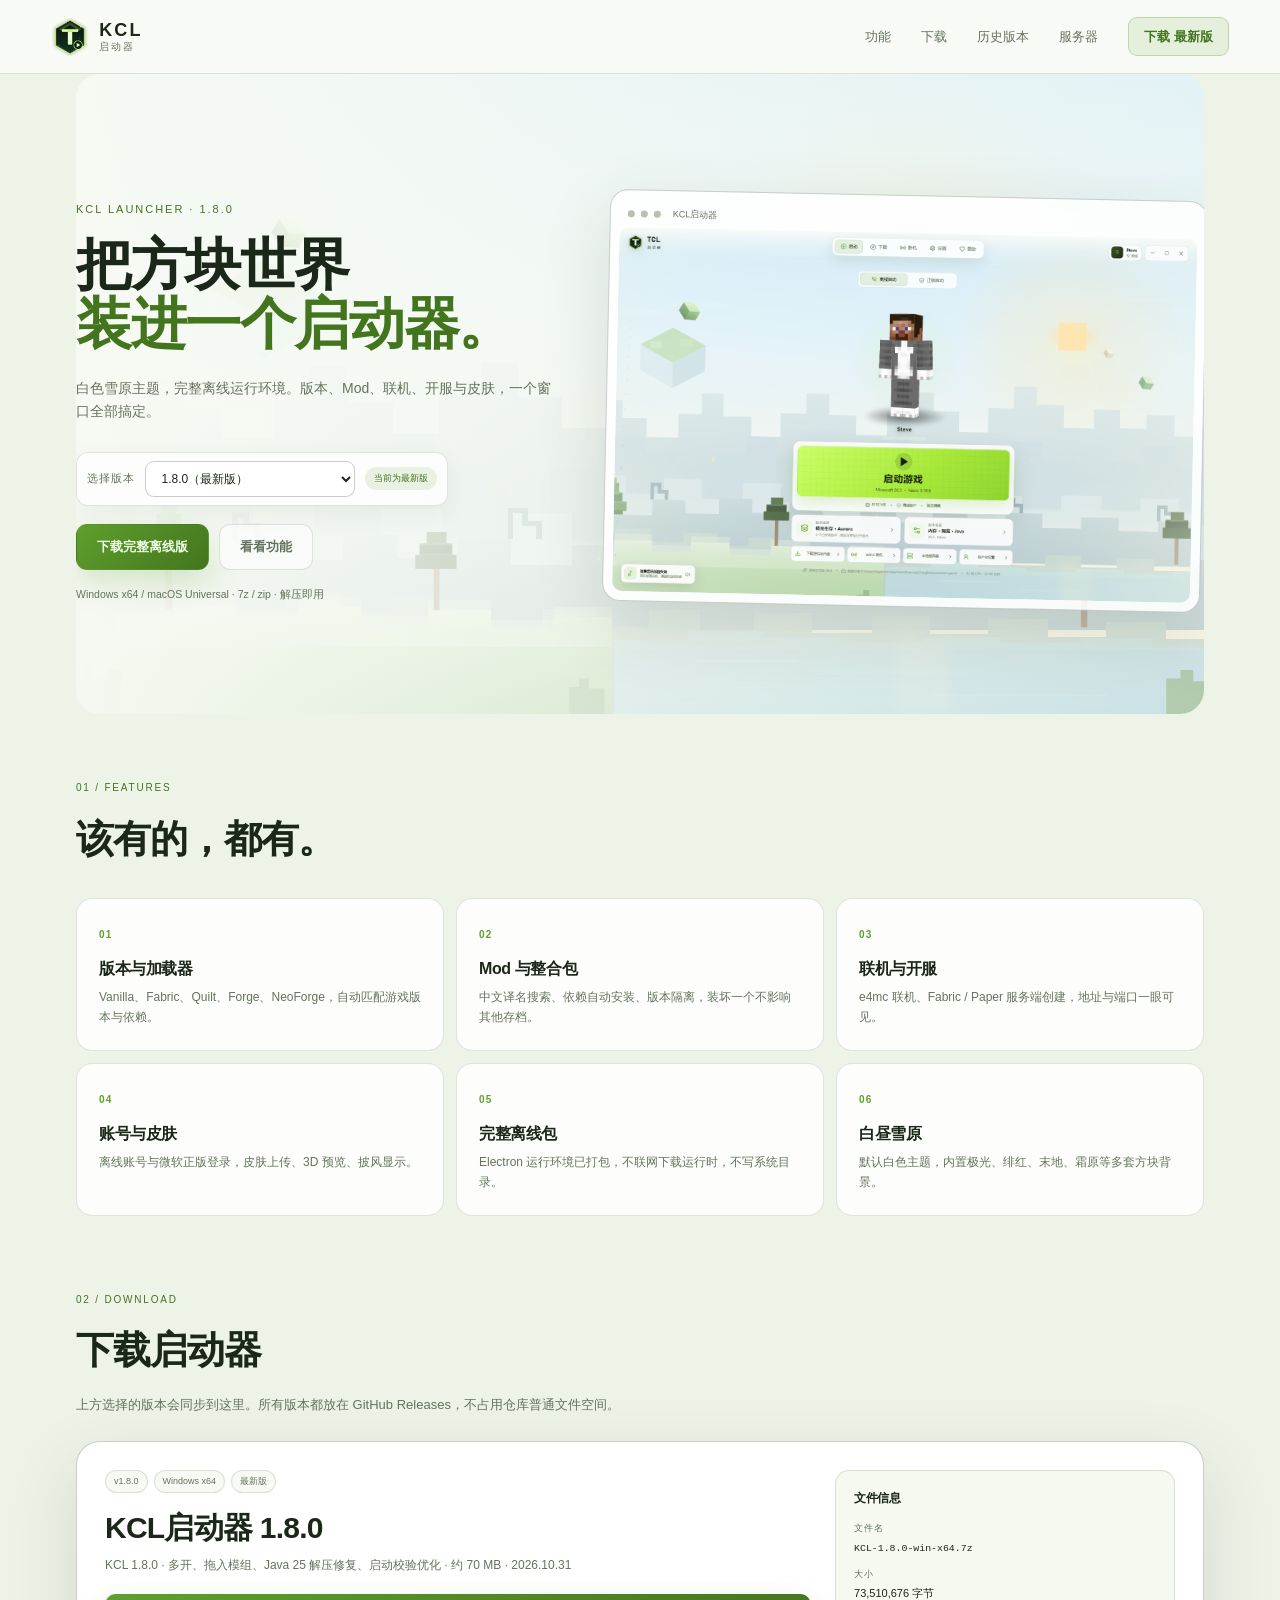
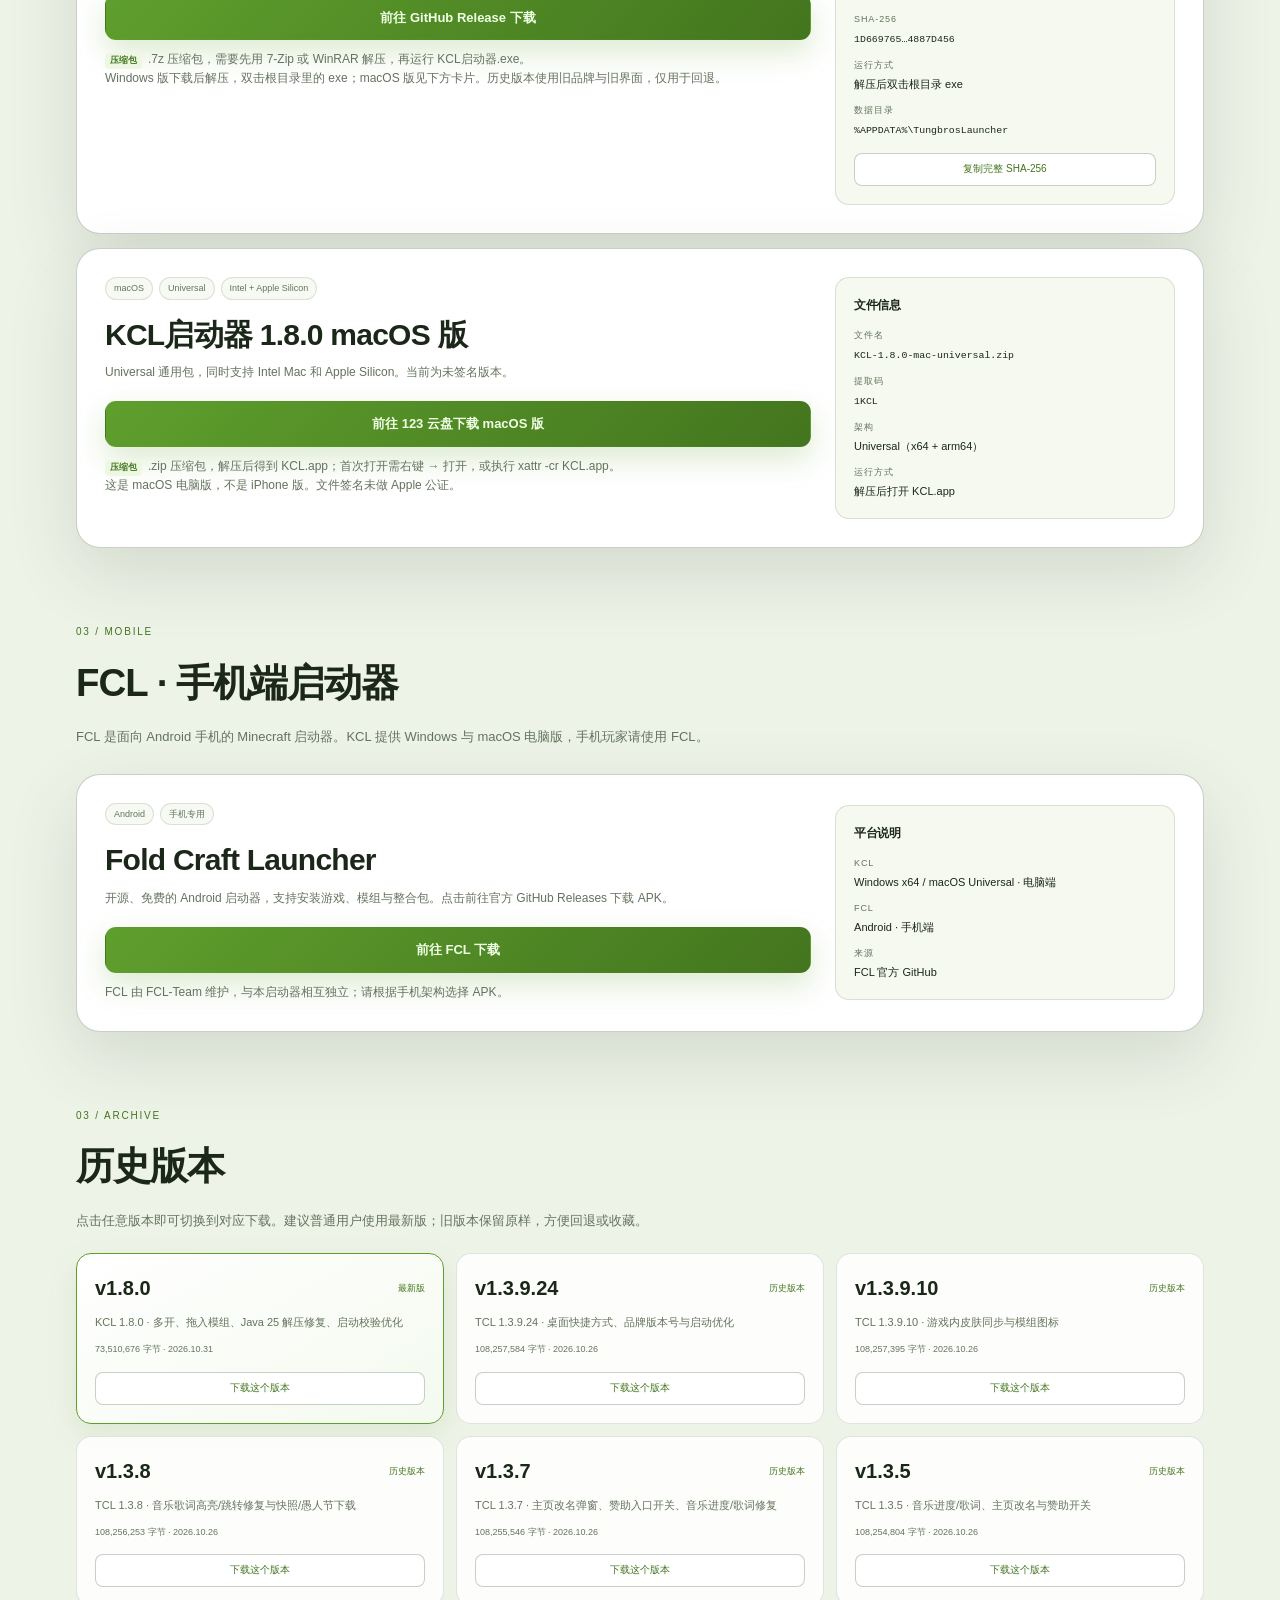
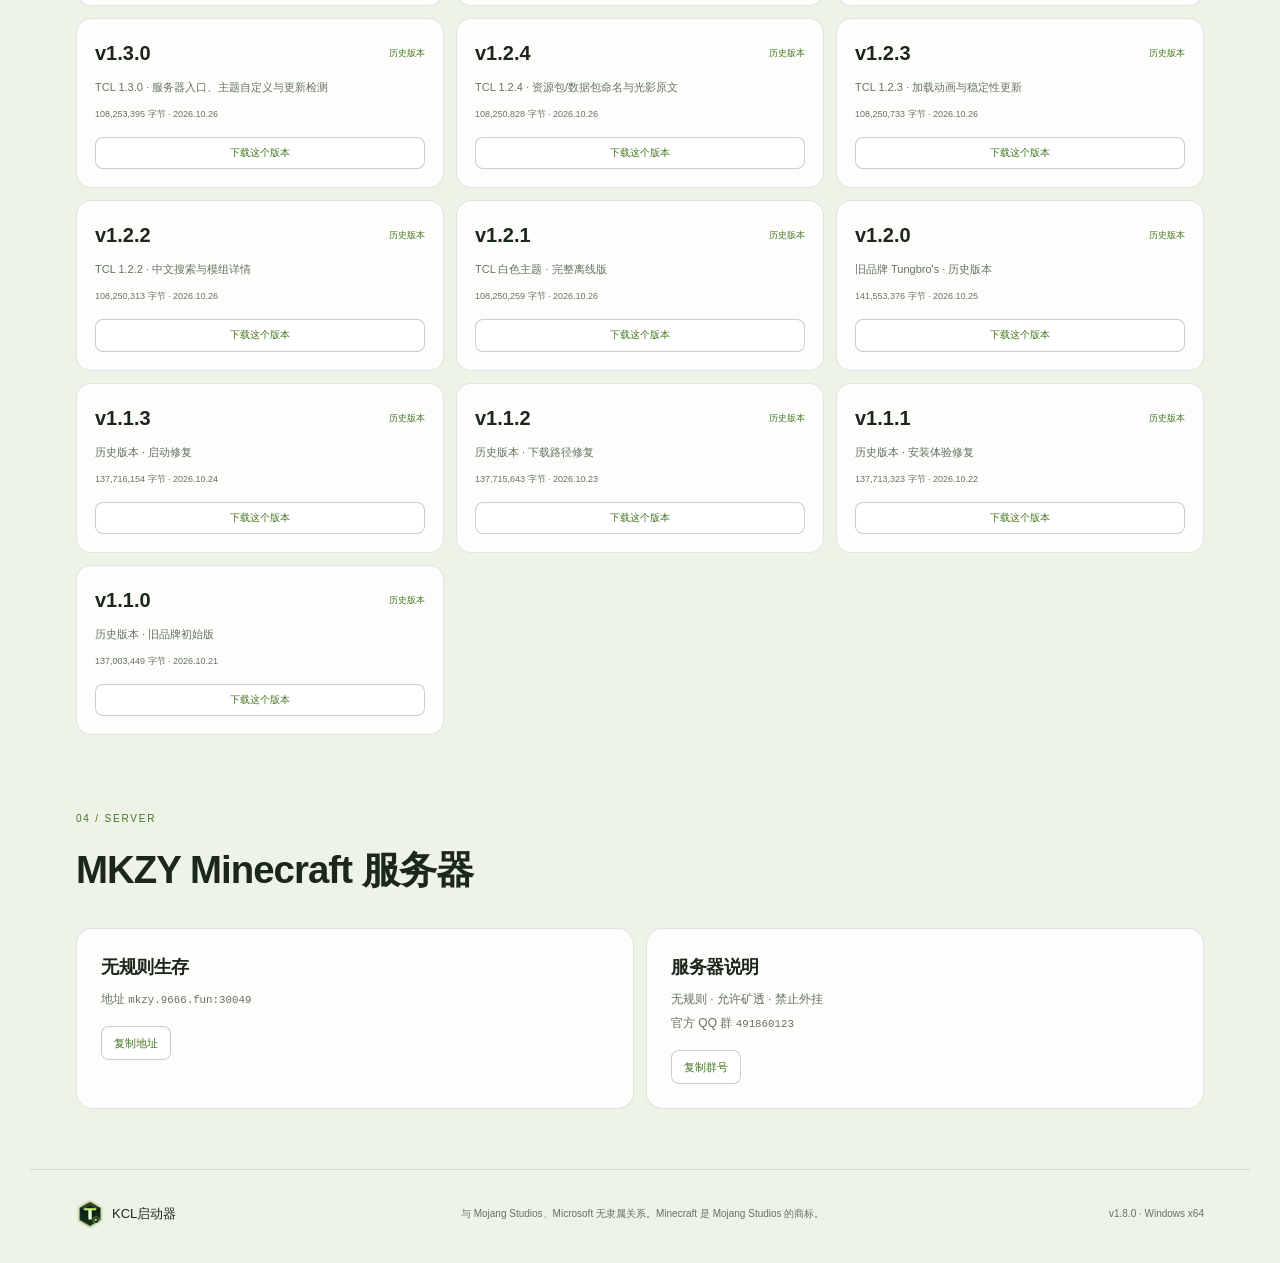
==== index.html @ ed4eaad0 "Recover invalid Azure client id" ====
<!doctype html>
<html lang="zh-CN">
<head>
  <meta charset="utf-8" />
  <meta name="viewport" content="width=device-width, initial-scale=1" />
  <title>KCL启动器 · 下载</title>
  <meta name="description" content="KCL启动器 1.8.0 完整离线版下载：支持 Vanilla、Fabric、Quilt、Forge、NeoForge，整合游戏与 Mod 下载、版本隔离、开服工具与 e4mc 联机。" />
  <meta name="theme-color" content="#eef3e8" />
  <link rel="icon" href="assets/img/favicon.png" />
  <link rel="stylesheet" href="assets/css/site.css" />
<style>
.download-source-modal{position:fixed;inset:0;z-index:2000;display:flex;align-items:center;justify-content:center;padding:20px;background:rgba(10,20,12,.45);backdrop-filter:blur(4px)}
.download-source-modal[hidden]{display:none}
.download-source-box{width:min(520px,100%);background:#fbfdf8;border:1px solid #dbe6d0;border-radius:16px;box-shadow:0 24px 70px rgba(20,45,18,.25);padding:22px;color:#172414}
.download-source-box .source-kicker{font-size:10px;letter-spacing:.12em;color:#5f9f2d;font-weight:700}
.download-source-box h3{margin:5px 0 4px;font-size:22px}
.download-source-box .source-sub{color:#67745f;font-size:12px;line-height:1.6;margin:0 0 15px}
.source-options{display:grid;gap:8px}
.source-option{display:flex;align-items:center;gap:11px;width:100%;padding:12px;border:1px solid #dce7d2;border-radius:10px;background:#fff;color:#172414;text-align:left;text-decoration:none;cursor:pointer}
.source-option:hover{border-color:#8fbe55;background:#f5faef}
.source-option .source-icon{width:36px;height:36px;border-radius:9px;display:grid;place-items:center;background:#edf7df;color:#4b7d2a;font-weight:800;flex:none}
.source-option strong{display:block;font-size:12px}
.source-option small{display:block;color:#6b7862;font-size:10px;margin-top:2px}
.source-option .source-arrow{margin-left:auto;color:#6d7a63}
.source-option.disabled{opacity:.5;pointer-events:none}
.source-note{padding:9px 10px;border-radius:8px;background:#fff8e8;color:#7a5b1b;font-size:10px;line-height:1.6;margin:10px 0 0}
.source-close{display:block;margin:14px 0 0 auto;border:0;background:transparent;color:#67745f;font:inherit;font-size:11px;cursor:pointer}
.source-badge{display:inline-block;margin-left:6px;padding:2px 5px;border-radius:4px;background:#eef7e2;color:#4b7d2a;font-size:9px}
@media(max-width:520px){.download-source-box{padding:17px}.source-option{padding:10px}}
</style>
<style>.archive-hint{margin:8px 0 0;color:#67745f;font-size:11px;line-height:1.55}.archive-hint::before{content:"压缩包";display:inline-block;margin-right:6px;padding:1px 5px;border-radius:4px;background:#eef7e2;color:#4b7d2a;font-size:9px;font-weight:700}</style>
</head>
<body>
  <header class="site-header">
    <a class="brand" href="#top" aria-label="KCL启动器首页">
      <img src="assets/img/logo.png" alt="" width="38" height="38" />
      <span><strong>KCL</strong><small>启动器</small></span>
    </a>
    <nav>
      <a href="#features">功能</a>
      <a href="#download">下载</a>
      <a href="#history">历史版本</a>
      <a href="#server">服务器</a>
      <a class="nav-download" data-download href="#">下载 1.8.0</a>
    </nav>
  </header>

  <main id="top">
    <section class="hero">
      <div class="hero-bg" aria-hidden="true"></div>
      <div class="hero-copy">
        <p class="kicker">KCL LAUNCHER · 1.8.0</p>
        <h1>把方块世界<br /><em>装进一个启动器。</em></h1>
        <p class="lead">白色雪原主题，完整离线运行环境。版本、Mod、联机、开服与皮肤，一个窗口全部搞定。</p>
        <div class="version-toolbar hero-version-toolbar">
          <label for="version-select">选择版本</label>
          <select id="version-select" aria-label="选择启动器版本"></select>
          <span id="version-status" class="version-status">最新版</span>
        </div>
        <div class="hero-actions">
          <a class="button primary" data-download href="#">下载完整离线版</a>
          <a class="button ghost" href="#features">看看功能</a>
        </div>
        <p class="hero-meta">Windows x64 / macOS Universal · 7z / zip · 解压即用</p>
      </div>
      <div class="hero-shot">
        <div class="window-bar"><i></i><i></i><i></i><span>KCL启动器</span></div>
        <img src="assets/img/screenshots/home-white.png" width="1460" height="920" alt="KCL启动器白色雪原主题启动页" />
      </div>
    </section>

    <section class="section" id="features">
      <div class="section-head">
        <span>01 / FEATURES</span>
        <h2>该有的，都有。</h2>
      </div>
      <div class="feature-grid">
        <article><b>01</b><h3>版本与加载器</h3><p>Vanilla、Fabric、Quilt、Forge、NeoForge，自动匹配游戏版本与依赖。</p></article>
        <article><b>02</b><h3>Mod 与整合包</h3><p>中文译名搜索、依赖自动安装、版本隔离，装坏一个不影响其他存档。</p></article>
        <article><b>03</b><h3>联机与开服</h3><p>e4mc 联机、Fabric / Paper 服务端创建，地址与端口一眼可见。</p></article>
        <article><b>04</b><h3>账号与皮肤</h3><p>离线账号与微软正版登录，皮肤上传、3D 预览、披风显示。</p></article>
        <article><b>05</b><h3>完整离线包</h3><p>Electron 运行环境已打包，不联网下载运行时，不写系统目录。</p></article>
        <article><b>06</b><h3>白昼雪原</h3><p>默认白色主题，内置极光、绯红、末地、霜原等多套方块背景。</p></article>
      </div>
    </section>

    <section class="section download" id="download">
      <div class="section-head">
        <span>02 / DOWNLOAD</span>
        <h2>下载启动器</h2>
        <p>上方选择的版本会同步到这里。所有版本都放在 GitHub Releases，不占用仓库普通文件空间。</p>
      </div>
      <div class="download-card">
        <div>
          <div class="badges"><span id="version-badge">v1.8.0</span><span>Windows x64</span><span id="version-kind">最新版</span></div>
          <h3 id="download-title">KCL启动器 1.8.0</h3>
          <p id="download-desc">完整 Electron 运行时 · 约 70 MB · 2026.10.26</p>
          <a id="download-link" class="button primary wide" data-download href="#">前往 GitHub Release 下载</a>
          <p class="archive-hint" id="archive-hint">.7z 压缩包，需要先用 7-Zip 或 WinRAR 解压，再运行 KCL启动器.exe。</p>
          <p class="small">Windows 版下载后解压，双击根目录里的 exe；macOS 版见下方卡片。历史版本使用旧品牌与旧界面，仅用于回退。</p>
        </div>
        <aside>
          <h4>文件信息</h4>
          <dl>
            <div><dt>文件名</dt><dd><code id="file-name">KCL-1.8.0-win-x64.7z</code></dd></div>
            <div><dt>大小</dt><dd id="file-size">73,510,676 字节</dd></div>
            <div><dt>SHA-256</dt><dd><code id="file-sha">CA5F28AB…1334A4C</code></dd></div>
            <div><dt>运行方式</dt><dd>解压后双击根目录 exe</dd></div>
            <div><dt>数据目录</dt><dd><code>%APPDATA%\TungbrosLauncher</code></dd></div>
          </dl>
          <button type="button" class="copy-sha" data-copy-sha>复制完整 SHA-256</button>
        </aside>
      </div>

      <div class="download-card" id="mac-download" style="margin-top:14px;">
        <div>
          <div class="badges"><span>macOS</span><span>Universal</span><span>Intel + Apple Silicon</span></div>
          <h3>KCL启动器 1.8.0 macOS 版</h3>
          <p>Universal 通用包，同时支持 Intel Mac 和 Apple Silicon。当前为未签名版本。</p>
          <a class="button primary wide" href="https://1851967338.share.123pan.cn/123pan/6a0Jvd-plrcA?pwd=1KCL#" target="_blank" rel="noopener">前往 123 云盘下载 macOS 版</a>
          <p class="archive-hint">.zip 压缩包，解压后得到 KCL.app；首次打开需右键 → 打开，或执行 xattr -cr KCL.app。</p>
          <p class="small">这是 macOS 电脑版，不是 iPhone 版。文件签名未做 Apple 公证。</p>
        </div>
        <aside>
          <h4>文件信息</h4>
          <dl>
            <div><dt>文件名</dt><dd><code>KCL-1.8.0-mac-universal.zip</code></dd></div>
            <div><dt>提取码</dt><dd><code>1KCL</code></dd></div>
            <div><dt>架构</dt><dd>Universal（x64 + arm64）</dd></div>
            <div><dt>运行方式</dt><dd>解压后打开 KCL.app</dd></div>
          </dl>
        </aside>
      </div>
    </section>

    <section class="section" id="fcl">
      <div class="section-head">
        <span>03 / MOBILE</span>
        <h2>FCL · 手机端启动器</h2>
        <p>FCL 是面向 Android 手机的 Minecraft 启动器。KCL 提供 Windows 与 macOS 电脑版，手机玩家请使用 FCL。</p>
      </div>
      <div class="download-card" style="align-items:center;">
        <div>
          <div class="badges"><span>Android</span><span>手机专用</span></div>
          <h3>Fold Craft Launcher</h3>
          <p>开源、免费的 Android 启动器，支持安装游戏、模组与整合包。点击前往官方 GitHub Releases 下载 APK。</p>
          <a class="button primary wide" href="https://github.com/FCL-Team/FoldCraftLauncher/releases" target="_blank" rel="noopener">前往 FCL 下载</a>
          <p class="small">FCL 由 FCL-Team 维护，与本启动器相互独立；请根据手机架构选择 APK。</p>
        </div>
        <aside>
          <h4>平台说明</h4>
          <dl>
            <div><dt>KCL</dt><dd>Windows x64 / macOS Universal · 电脑端</dd></div>
            <div><dt>FCL</dt><dd>Android · 手机端</dd></div>
            <div><dt>来源</dt><dd>FCL 官方 GitHub</dd></div>
          </dl>
        </aside>
      </div>
    </section>

    <section class="section" id="history">
      <div class="section-head">
        <span>03 / ARCHIVE</span>
        <h2>历史版本</h2>
        <p>点击任意版本即可切换到对应下载。建议普通用户使用最新版；旧版本保留原样，方便回退或收藏。</p>
      </div>
      <div class="version-history" id="version-history"></div>
    </section>

    <section class="section server" id="server">
      <div class="section-head">
        <span>04 / SERVER</span>
        <h2>MKZY Minecraft 服务器</h2>
      </div>
      <div class="server-grid">
        <div class="server-card">
          <h3>无规则生存</h3>
          <p>地址 <code>mkzy.9666.fun:30049</code></p>
          <button type="button" data-copy="mkzy.9666.fun:30049">复制地址</button>
        </div>
        <div class="server-card">
          <h3>服务器说明</h3>
          <p>无规则 · 允许矿透 · 禁止外挂</p>
          <p>官方 QQ 群 <code>491860123</code></p>
          <button type="button" data-copy="491860123">复制群号</button>
        </div>
      </div>
    </section>
  </main>

  <footer>
    <div class="footer-brand"><img src="assets/img/logo.png" alt="" width="28" height="28" /><span>KCL启动器</span></div>
    <p>与 Mojang Studios、Microsoft 无隶属关系。Minecraft 是 Mojang Studios 的商标。</p>
    <span>v1.8.0 · Windows x64</span>
  </footer>

  <script>
    const REPO = "Tungbro/KCL-Launcher";
    let VERSIONS = [
      { version: "1.8.0", tag: "v1.8.0", file: "KCL-1.8.0-win-x64.7z", size: 73510676, date: "2026.10.31", latest: true, note: "KCL 1.8.0 · 多开、拖入模组、Java 25 解压修复、启动校验优化", sha: "1D669765A3700FBA197EE809012DCFE996945D339D24F13A55ABC49A4887D456" },
      { version: "1.3.9.24", tag: "v1.3.9.24", file: "TCL-1.3.9.24-win-x64.zip", size: 108257584, date: "2026.10.26", latest: false, note: "TCL 1.3.9.24 · 桌面快捷方式、品牌版本号与启动优化", sha: "8E9E547ADF791EC8F41F50B4B473C453DC1ABDFDBAC90FD50523FDEB025FD83B" },
      { version: "1.3.9.10", tag: "v1.3.9.10", file: "TCL-1.3.9.10-win-x64.zip", size: 108257395, date: "2026.10.26", latest: false, note: "TCL 1.3.9.10 · 游戏内皮肤同步与模组图标", sha: "F08D0823E92C183BFA9F74452784E6A6C96515824F98115A5E22B048BE1231D1" },
      { version: "1.3.8", tag: "v1.3.8", file: "TCL-1.3.8-win-x64.zip", size: 108256253, date: "2026.10.26", latest: false, note: "TCL 1.3.8 · 音乐歌词高亮/跳转修复与快照/愚人节下载", sha: "A582EEF7871A327C6F1633AD3385004D2E29953F06975BDBE5E9FAB973F72211" },
      { version: "1.3.7", tag: "v1.3.7", file: "TCL-1.3.7-win-x64.zip", size: 108255546, date: "2026.10.26", latest: false, note: "TCL 1.3.7 · 主页改名弹窗、赞助入口开关、音乐进度/歌词修复", sha: "F4632F144922F3EDEAD6BD05DD6E2A44B519ACB64935D67A25AF0162D6F9375C" },
      { version: "1.3.5", tag: "v1.3.5", file: "TCL-1.3.5-win-x64.zip", size: 108254804, date: "2026.10.26", latest: false, note: "TCL 1.3.5 · 音乐进度/歌词、主页改名与赞助开关", sha: "83D2005DFEB3C8E8FB1BE6C84D3C5CED062D071E765684636833DE13B0A2795C" },
      { version: "1.3.0", tag: "v1.3.0", file: "TCL-1.3.0-win-x64.zip", size: 108253395, date: "2026.10.26", latest: false, note: "TCL 1.3.0 · 服务器入口、主题自定义与更新检测", sha: "3FA2880C264AB12AB97ED71C3C461F106A0F6445ED0B74A353D95B7F9666BD38" },
      { version: "1.2.4", tag: "v1.2.4", file: "TCL-1.2.4-win-x64.zip", size: 108250828, date: "2026.10.26", latest: false, note: "TCL 1.2.4 · 资源包/数据包命名与光影原文", sha: "D099A357ACBE162448D8272E9F86947D5E0D6D61F6C408517FC0136E8BA6E3A3" },
      { version: "1.2.3", tag: "v1.2.3", file: "TCL-1.2.3-win-x64.zip", size: 108250733, date: "2026.10.26", latest: false, note: "TCL 1.2.3 · 加载动画与稳定性更新", sha: "D8CB6D8C5DE93EE7830E4E02B20F574D7562121705A60E79478609D378C9FF85" },
      { version: "1.2.2", tag: "v1.2.2", file: "TCL-1.2.2-win-x64.zip", size: 108250313, date: "2026.10.26", latest: false, note: "TCL 1.2.2 · 中文搜索与模组详情", sha: "4A9A1BD265B360C8BF2514DABC19EE8FFACDDB5AB85546D5919F73A40334C26D" },
      { version: "1.2.1", tag: "v1.2.1", file: "TCL-1.2.1-win-x64.zip", size: 108250259, date: "2026.10.26", latest: false, note: "TCL 白色主题 · 完整离线版", sha: "862EB0DB40CD3EE4B9CED3BB27F89EDD4451E34B6835216AC5A2DCB7DA4CA936" },
      { version: "1.2.0", tag: "v1.2.0", file: "Tungbros-1.2.0-win-x64.zip", size: 141553376, date: "2026.10.25", note: "旧品牌 Tungbro's · 历史版本", sha: "18FC35436312AD26AF2CA5AE32868875B111E1390B1431E723CE9A1B3F044AA8" },
      { version: "1.1.3", tag: "v1.1.3", file: "Tungbros-1.1.3-win-x64.zip", size: 137716154, date: "2026.10.24", note: "历史版本 · 启动修复", sha: "7AB464D3345C353D9A373F8160B79810E489B46DB01EC4435918E30FA0A2D70D" },
      { version: "1.1.2", tag: "v1.1.2", file: "Tungbros-1.1.2-win-x64.zip", size: 137715643, date: "2026.10.23", note: "历史版本 · 下载路径修复", sha: "0A36D18D22338CCACDC50DB9E176E5AB60944C0D12635C40391A588B8C969EE2" },
      { version: "1.1.1", tag: "v1.1.1", file: "Tungbros-1.1.1-win-x64.zip", size: 137713323, date: "2026.10.22", note: "历史版本 · 安装体验修复", sha: "76111A4D1AAC413F4A29DFC3F20CB2482F831B01737E65EE1E5F5DDBC4E48F68" },
      { version: "1.1.0", tag: "v1.1.0", file: "Tungbros-1.1.0-win-x64.zip", size: 137003449, date: "2026.10.21", note: "历史版本 · 旧品牌初始版", sha: "88EE25A511FCE4105636DEA11AB5114B4520CEBB820ABB3DFC984279AB3F9A17" }
    ];
    const KNOWN_SHA = Object.fromEntries(VERSIONS.map((v) => [v.version, v.sha]));
    const KNOWN_DATE = Object.fromEntries(VERSIONS.map((v) => [v.version, v.date]));
    const versionParts = (version) => String(version).replace(/^v/i, "").split(".").map((part) => Number(part) || 0);
    const compareVersion = (a, b) => {
      const aa = versionParts(a);
      const bb = versionParts(b);
      const length = Math.max(aa.length, bb.length);
      for (let i = 0; i < length; i += 1) {
        const delta = (aa[i] || 0) - (bb[i] || 0);
        if (delta !== 0) return delta;
      }
      return 0;
    };

    const select = document.getElementById("version-select");
    const history = document.getElementById("version-history");
    const fmt = (n) => n.toLocaleString("en-US");
    const shortSha = (sha) => sha.slice(0, 8) + "…" + sha.slice(-8);
    const assetUrl = (v) => v.url || `https://github.com/Tungbro/KCL-Launcher/releases/download/${v.tag}/${v.file}`;

    function renderVersions() {
      select.innerHTML = "";
      history.innerHTML = "";
      VERSIONS.forEach((v, index) => {
        const option = document.createElement("option");
        option.value = String(index);
        option.textContent = `${v.version}${v.latest ? "（最新版）" : "（历史版本）"}`;
        select.appendChild(option);

        const card = document.createElement("article");
        card.className = "version-card" + (v.latest ? " current" : "");
        card.innerHTML = `
          <div class="version-card-top"><strong>v${v.version}</strong>${v.latest ? "<span>最新版</span>" : "<span>历史版本</span>"}</div>
          <p>${v.note}</p>
          <small>${fmt(v.size)} 字节 · ${v.date}</small>
          <button type="button" data-version="${index}">下载这个版本</button>`;
        history.appendChild(card);
      });
      selectVersion(0);
    }

    function selectVersion(index) {
      const v = VERSIONS[index];
      if (!v) return;
      select.value = String(index);
      const url = assetUrl(v);
      document.querySelectorAll("[data-download]").forEach((a) => { a.href = url; });
      document.getElementById("download-link").download = v.file;
      document.getElementById("download-title").textContent = `KCL启动器 ${v.version}`;
      document.getElementById("download-desc").textContent = `${v.note} · 约 ${Math.round(v.size / 1048576)} MB · ${v.date}`;
      const hint = document.getElementById("archive-hint");
      if (hint) hint.textContent = v.file.toLowerCase().endsWith(".7z") ? ".7z 压缩包，需要先用 7-Zip 或 WinRAR 解压，再运行 KCL启动器.exe。" : "ZIP 压缩包，需要先解压，再运行 KCL启动器.exe。";
      document.getElementById("version-badge").textContent = `v${v.version}`;
      document.getElementById("version-kind").textContent = v.latest ? "最新版" : "历史版本";
      document.getElementById("version-status").textContent = v.latest ? "当前为最新版" : "当前为历史版本";
      document.getElementById("file-name").textContent = v.file;
      document.getElementById("file-size").textContent = `${fmt(v.size)} 字节`;
      document.getElementById("file-sha").textContent = v.sha ? shortSha(v.sha) : "未提供（见 Release）";
      document.getElementById("file-sha").title = v.sha || "";
      document.querySelectorAll(".version-card").forEach((card, i) => card.classList.toggle("selected", i === index));
      document.querySelectorAll("[data-version]").forEach((button) => button.closest(".version-card").classList.toggle("selected", Number(button.dataset.version) === index));
      document.querySelector(".nav-download").textContent = `下载 ${v.latest ? "最新版" : "v" + v.version}`;
    }

    async function loadLatestReleases() {
      try {
        const response = await fetch(`https://api.github.com/repos/${REPO}/releases?per_page=100`, { cache: "no-store", headers: { Accept: "application/vnd.github+json" } });
        if (!response.ok) throw new Error(`HTTP ${response.status}`);
        const releases = await response.json();
        const remote = releases
          .filter((release) => !release.draft)
          .map((release) => {
            const candidates = (release.assets || []).filter((asset) => /\.(zip|7z)$/i.test(asset.name) && !/\.sha256$/i.test(asset.name) && !/source/i.test(asset.name));
            const zipAsset = candidates.find((asset) => /\.zip$/i.test(asset.name));
            const sevenAsset = candidates.find((asset) => /\.7z$/i.test(asset.name));
            const primary = zipAsset || sevenAsset;
            if (!primary) return null;
            const version = String(release.tag_name || primary.name).replace(/^v/i, "").split("-win-")[0];
            return {
              version,
              tag: release.tag_name,
              file: primary.name,
              size: primary.size,
              date: KNOWN_DATE[version] || (release.published_at || "").slice(0, 10).replace(/-/g, "."),
              latest: false,
              note: release.name || "GitHub Release",
              sha: KNOWN_SHA[version] || "",
              url: primary.browser_download_url,
              zipUrl: zipAsset ? zipAsset.browser_download_url : "",
              sevenUrl: sevenAsset ? sevenAsset.browser_download_url : ""
            };
          })
          .filter(Boolean)
          .sort((a, b) => compareVersion(b.version, a.version));
	        const cloudMap = typeof CLOUD123 !== "undefined" ? CLOUD123 : {};
	        const cloudOnly = VERSIONS
	          .filter((v) => cloudMap[v.version] && !remote.some((r) => r.version === v.version))
	          .map((v) => ({ ...v, file: cloudMap[v.version].file, github: false, url: "", note: `${v.note} · 123 云盘` }));
	        const unique = [];
        const seen = new Set();
        for (const item of [...remote, ...cloudOnly].sort((a, b) => compareVersion(b.version, a.version))) {
          if (!seen.has(item.version)) {
            seen.add(item.version);
            unique.push({ ...item, latest: false });
          }
        }
        if (!unique.length) throw new Error("没有可下载的 Release 资产");
        unique[0].latest = true;
        VERSIONS = unique;
	        renderVersions();
        document.getElementById("version-status").textContent = "已同步 GitHub Releases";
      } catch (error) {
        console.warn("Release 同步失败，使用内置版本列表：", error);
        renderVersions();
      }
    }

    select.addEventListener("change", (event) => selectVersion(Number(event.target.value)));
    document.getElementById("version-history").addEventListener("click", (event) => {
      const button = event.target.closest("[data-version]");
      if (!button) return;
      selectVersion(Number(button.dataset.version));
      document.getElementById("download").scrollIntoView({ behavior: "smooth" });
    });
    document.querySelectorAll("[data-copy-sha]").forEach((button) => {
      button.addEventListener("click", async () => {
        const sha = VERSIONS[Number(select.value)].sha;
        if (!sha) { button.textContent = "该版本未提供 SHA"; return; }
        try { await navigator.clipboard.writeText(sha); button.textContent = "已复制"; }
        catch { button.textContent = "复制失败"; }
      });
    });
    document.querySelectorAll("[data-copy]").forEach((button) => {
      button.addEventListener("click", async () => {
        try { await navigator.clipboard.writeText(button.dataset.copy); button.textContent = "已复制"; }
        catch { button.textContent = button.dataset.copy; }
      });
    });
    renderVersions();
    setTimeout(loadLatestReleases, 0);
  </script>

<div class="download-source-modal" id="download-source-modal" hidden>
  <div class="download-source-box" role="dialog" aria-modal="true" aria-labelledby="source-title">
    <span class="source-kicker">CHOOSE DOWNLOAD SOURCE</span>
    <h3 id="source-title">选择下载方式</h3>
    <p class="source-sub" id="source-version"></p>
    <div class="source-options">
      <a class="source-option" id="source-github" href="#" target="_blank" rel="noopener">
        <span class="source-icon">GH</span>
        <span><strong>GitHub Release</strong><small id="source-github-note">官方原始文件</small></span>
        <span class="source-arrow">→</span>
      </a>
      <a class="source-option" id="source-github-second" href="#" target="_blank" rel="noopener" hidden>
        <span class="source-icon">GH</span>
        <span><strong id="source-github-second-title">GitHub 备用压缩包</strong><small id="source-github-second-note">另一种压缩格式</small></span>
        <span class="source-arrow">→</span>
      </a>
      <a class="source-option" id="source-123" href="#" target="_blank" rel="noopener">
        <span class="source-icon">123</span>
        <span><strong>123 云盘</strong><small id="source-123-note">国内加速下载</small></span>
        <span class="source-arrow">→</span>
      </a>
      <a class="source-option" id="source-lanzou" href="#" target="_blank" rel="noopener">
        <span class="source-icon">蓝</span>
        <span><strong>蓝奏云</strong><small id="source-lanzou-note">Windows 1.8.0 备用下载</small></span>
        <span class="source-arrow">→</span>
      </a>
    </div>
    <p class="source-note" id="source-123-code" hidden></p>
    <p class="source-note" id="source-lanzou-code" hidden></p>
    <p class="source-note" id="source-unsupported" hidden>当前版本暂无云盘文件。123 云盘支持 KCL 1.8.0 等版本；蓝奏云目前提供 Windows 1.8.0。</p>
    <button class="source-close" type="button" id="source-close">取消</button>
  </div>
</div>


<script>
const LANZOU = {
  "1.8.0": {
    url: "https://wwbji.lanzoue.com/ighxH4f11ota",
    code: "g4b2",
    file: "KCL-1.8.0-win-x64.7z"
  }
};

const CLOUD123 = {
  "1.8.0": {
    url: "https://1851967338.share.123pan.cn/123pan/6a0Jvd-AMseA?pwd=1KCL#",
    code: "1KCL",
    file: "KCL-1.8.0-win-x64.7z",
    attribution: "来自123云盘用户的分享"
  },
  "1.7.54": {
    url: "https://1851967338.share.123pan.cn/123pan/6a0Jvd-jSrcA?pwd=1KCL#",
    code: "1KCL",
    file: "KCL-1.7.54-win-x64.7z",
    attribution: "来自123云盘用户的分享"
  },
  "1.7.52": {
    url: "https://1851967338.share.123pan.cn/123pan/6a0Jvd-qE8eA?pwd=1KCL#",
    code: "1KCL",
    file: "KCL-1.7.52-win-x64.7z",
    attribution: "来自123云盘用户的分享"
  },
  "1.7.0": {
    url: "https://1851967338.share.123pan.cn/123pan/6a0Jvd-PQgcA?pwd=1KCL#",
    code: "1KCL",
    file: "KCL-1.7.0-win-x64.7z",
    attribution: "来自123云盘用户的分享"
  },
  "1.6.8": {
    url: "https://1851967338.share.123pan.cn/123pan/6a0Jvd-YEveA?pwd=1KCL#",
    code: "1KCL",
    file: "KCL-1.6.8-win-x64.7z",
    attribution: "来自123云盘用户的分享"
  },
  "1.6.6": {
    url: "https://1851967338.share.123pan.cn/123pan/6a0Jvd-wQgcA?pwd=1KCL#",
    code: "1KCL",
    file: "KCL-1.6.6-win-x64.7z",
    attribution: "来自123云盘用户的分享"
  },
  "1.6.5": {
    url: "https://1851967338.share.123pan.cn/123pan/6a0Jvd-lSrcA?pwd=1KCL#",
    code: "1KCL",
    file: "KCL-1.6.5-win-x64.zip",
    attribution: "来自123云盘用户的分享"
  },
  "1.6.2": {
    url: "https://1851967338.share.123pan.cn/123pan/6a0Jvd-lE8eA?pwd=1KCL#",
    code: "1KCL",
    file: "KCL-1.6.2-win-x64.zip",
    attribution: "来自123云盘用户的分享"
  },
  "1.5.8": {
    url: "https://1851967338.share.123pan.cn/123pan/6a0Jvd-tCgeA?pwd=1KCL#",
    code: "1KCL",
    file: "KCL-1.5.8-win-x64.zip",
    owner: "13945609525"
  },
  "1.5.5": {
    url: "https://1851967338.share.123pan.cn/123pan/6a0Jvd-0E8eA?pwd=1FCL#",
    code: "1FCL",
    file: "KCL-1.5.5-win-x64.zip",
    owner: "13945609525"
  },
  "1.5.2.54": {
    url: "https://1851967338.share.123pan.cn/123pan/6a0Jvd-wILcA?pwd=1KCL#",
    code: "1KCL",
    file: "KCL-1.5.2.54-win-x64.zip"
  }
};
function openDownloadSource(index) {
  const v = VERSIONS[index];
  if (!v) return;
  const modal = document.getElementById("download-source-modal");
  const github = document.getElementById("source-github");
  const cloud = document.getElementById("source-123");
  const note = document.getElementById("source-123-note");
  const code = document.getElementById("source-123-code");
  const unsupported = document.getElementById("source-unsupported");
  document.getElementById("source-title").textContent = `下载 KCL ${v.version}`;
  document.getElementById("source-version").textContent = `${v.file} · ${(v.size / 1048576).toFixed(1)} MB · ${v.date}`;
  const second = document.getElementById("source-github-second");
  const hasGithub = v.github !== false;
  const zipUrl = v.zipUrl || (v.file.toLowerCase().endsWith(".zip") ? assetUrl(v) : "");
  const sevenUrl = v.sevenUrl || (v.file.toLowerCase().endsWith(".7z") ? assetUrl(v) : "");
  const primaryUrl = zipUrl || sevenUrl;
  github.classList.toggle("disabled", !hasGithub || !primaryUrl);
  github.href = hasGithub && primaryUrl ? primaryUrl : "#";
  github.download = zipUrl ? (v.zipFile || v.file) : v.file;
  document.getElementById("source-github-note").textContent = v.github === false ? "该版本暂无 GitHub 文件，请使用 123 云盘" : (zipUrl ? "GitHub 原始 ZIP 包" : "GitHub 原始 7z 压缩包");
  if (hasGithub && zipUrl && sevenUrl) {
    second.hidden = false;
    second.classList.remove("disabled");
    second.href = sevenUrl;
    second.download = v.sevenFile || "KCL-1.6.2-win-x64.7z";
    document.getElementById("source-github-second-title").textContent = "GitHub 7z 压缩包";
    document.getElementById("source-github-second-note").textContent = "另一种压缩格式，体积更小";
  } else if (hasGithub && !zipUrl && sevenUrl) {
    second.hidden = true;
  } else {
    second.hidden = true;
  }
  const c = CLOUD123[v.version];
  if (c) {
    cloud.classList.remove("disabled");
    cloud.href = c.url;
    note.textContent = `${c.attribution ? `${c.attribution} · ` : c.owner ? `来自123云盘用户${c.owner}的分享 · ` : ""}${c.file} · 提取码 ${c.code}`;
    code.hidden = false;
    code.textContent = `提取码：${c.code}（打开后会自动带入链接参数）`;
    unsupported.hidden = true;
  } else {
    cloud.classList.add("disabled");
    cloud.href = "#";
    note.textContent = "该版本暂无 123 云盘文件";
    code.hidden = true;
    unsupported.hidden = false;
  }
  const lz = LANZOU[v.version];
  const lanzou = document.getElementById("source-lanzou");
  const lanzouNote = document.getElementById("source-lanzou-note");
  const lanzouCode = document.getElementById("source-lanzou-code");
  if (lz) {
    lanzou.classList.remove("disabled");
    lanzou.href = lz.url;
    lanzouNote.textContent = `${lz.file} · 密码 ${lz.code}`;
    lanzouCode.hidden = false;
    lanzouCode.textContent = `蓝奏云密码：${lz.code}`;
  } else {
    lanzou.classList.add("disabled");
    lanzou.href = "#";
    lanzouNote.textContent = "当前版本暂无蓝奏云文件";
    lanzouCode.hidden = true;
  }
  modal.hidden = false;
  document.body.style.overflow = "hidden";
}
function closeDownloadSource() {
  const modal = document.getElementById("download-source-modal");
  if (modal) modal.hidden = true;
  document.body.style.overflow = "";
}
document.addEventListener("click", (event) => {
  const link = event.target.closest("[data-download]");
  if (link) {
    event.preventDefault();
    const index = Number(document.getElementById("version-select").value) || 0;
    openDownloadSource(index);
    return;
  }
  const versionButton = event.target.closest("[data-version]");
  if (versionButton) {
    const index = Number(versionButton.dataset.version);
    if (Number.isFinite(index)) {
      setTimeout(() => openDownloadSource(index), 0);
    }
  }
}, true);
document.getElementById("source-close").addEventListener("click", closeDownloadSource);
document.getElementById("download-source-modal").addEventListener("click", (event) => {
  if (event.target.id === "download-source-modal") closeDownloadSource();
});
</script>

</body>
</html>
---- assets/css/site.css ----
:root {
  --bg: #eef3e8;
  --paper: rgba(255, 255, 255, 0.86);
  --paper-solid: #ffffff;
  --ink: #1b2718;
  --muted: #64735d;
  --line: rgba(32, 52, 29, 0.13);
  --line-strong: rgba(32, 52, 29, 0.24);
  --green: #5f9f2d;
  --green-deep: #43751e;
  --green-soft: rgba(95, 159, 45, 0.12);
  --shadow: 0 24px 70px rgba(40, 62, 34, 0.14);
  --radius: 24px;
  --font: "Segoe UI Variable Text", "Microsoft YaHei UI", "PingFang SC", "Noto Sans SC", sans-serif;
  --display: "Bahnschrift", "Segoe UI Variable Display", var(--font);
}
* { box-sizing: border-box; }
html { scroll-behavior: smooth; }
body {
  margin: 0; color: var(--ink); background: var(--bg); font-family: var(--font);
  font-size: 15px; line-height: 1.65; -webkit-font-smoothing: antialiased;
}
a { color: inherit; text-decoration: none; }
code { font-family: "Cascadia Mono", Consolas, monospace; font-size: 0.9em; }
img { display: block; max-width: 100%; height: auto; }
.site-header {
  position: sticky; top: 0; z-index: 20; height: 74px; padding: 0 clamp(18px, 4vw, 56px);
  display: flex; align-items: center; justify-content: space-between;
  background: rgba(250, 252, 247, 0.86); border-bottom: 1px solid var(--line);
  backdrop-filter: blur(18px);
}
.brand { display: flex; align-items: center; gap: 10px; }
.brand img { width: 38px; height: 38px; }
.brand span { display: flex; flex-direction: column; line-height: 1.1; }
.brand strong { font-family: var(--display); font-size: 18px; letter-spacing: 0.12em; }
.brand small { color: var(--muted); font-size: 10px; letter-spacing: 0.2em; }
nav { display: flex; align-items: center; gap: clamp(12px, 3vw, 30px); font-size: 13px; color: var(--muted); }
nav a:hover { color: var(--ink); }
.nav-download {
  padding: 8px 15px; color: var(--green-deep) !important; border: 1px solid rgba(95, 159, 45, .3);
  border-radius: 9px; background: var(--green-soft); font-weight: 600;
}
main { max-width: 1220px; margin: 0 auto; padding: 0 clamp(18px, 4vw, 46px) 50px; }
.hero {
  position: relative; display: grid; grid-template-columns: 0.9fr 1.1fr; gap: 40px; align-items: center;
  min-height: 640px; padding: 70px 0 55px; overflow: hidden;
}
.hero-bg {
  position: absolute; inset: 0; z-index: -1; border-radius: var(--radius);
  background: linear-gradient(90deg, rgba(247, 250, 243, .98), rgba(247, 250, 243, .46)), url("../img/backgrounds/daylight.svg") center/cover;
}
.kicker { margin: 0 0 18px; color: var(--green-deep); font-family: var(--display); font-size: 11px; letter-spacing: .18em; }
h1, h2, h3, h4 { font-family: var(--display); letter-spacing: -0.025em; }
h1 { margin: 0; font-size: clamp(38px, 4.4vw, 58px); line-height: 1.04; font-weight: 650; }
h1 em { color: var(--green-deep); font-style: normal; white-space: nowrap; }
.lead { max-width: 480px; margin: 24px 0 28px; color: var(--muted); font-size: 14px; }
.hero-actions { display: flex; gap: 10px; flex-wrap: wrap; }
.button {
  display: inline-flex; align-items: center; justify-content: center; min-height: 46px; padding: 0 20px;
  border-radius: 11px; border: 1px solid var(--line); font-size: 13px; font-weight: 600; transition: .18s;
}
.button.primary { color: #efffe5; background: linear-gradient(135deg, var(--green), var(--green-deep)); border-color: transparent; box-shadow: 0 12px 30px rgba(95, 159, 45, .22); }
.button.primary:hover { transform: translateY(-2px); }
.button.ghost { color: var(--muted); background: rgba(255,255,255,.55); }
.button.wide { width: 100%; margin: 18px 0 10px; }
.hero-meta { margin: 16px 0 0; color: var(--muted); font-size: 10.5px; }
.hero-shot {
  padding: 9px; border: 1px solid var(--line-strong); border-radius: 18px;
  background: rgba(255, 255, 255, .86); box-shadow: var(--shadow);
  transform: rotate(1.2deg);
}
.window-bar { display: flex; align-items: center; gap: 6px; height: 28px; padding: 0 8px; color: var(--muted); font-size: 9px; }
.window-bar i { width: 7px; height: 7px; border-radius: 50%; background: #b6c2ad; }
.window-bar span { margin-left: 6px; }
.hero-shot img { width: 100%; height: auto; aspect-ratio: 1460 / 920; object-fit: cover; border-radius: 10px; }
.section { padding: 60px 0 10px; }
.section-head span { color: var(--green-deep); font-family: var(--display); font-size: 10px; letter-spacing: .18em; }
.section-head h2 { margin: 8px 0 12px; font-size: clamp(28px, 3vw, 42px); }
.section-head p { max-width: 650px; margin: 0; color: var(--muted); font-size: 13px; }
.feature-grid { display: grid; grid-template-columns: repeat(3, minmax(0,1fr)); gap: 12px; margin-top: 28px; }
.feature-grid article { padding: 22px; border: 1px solid var(--line); border-radius: 16px; background: var(--paper); }
.feature-grid b { color: var(--green); font-family: var(--display); font-size: 10px; letter-spacing: .12em; }
.feature-grid h3 { margin: 10px 0 6px; font-size: 16px; }
.feature-grid p { margin: 0; color: var(--muted); font-size: 12px; }
.download-card {
  display: grid; grid-template-columns: 1.35fr .65fr; gap: 24px; margin-top: 26px; padding: 28px;
  border: 1px solid var(--line-strong); border-radius: var(--radius); background: var(--paper-solid); box-shadow: var(--shadow);
}
.download-card h3 { margin: 10px 0 4px; font-size: 30px; }
.download-card p { margin: 0; color: var(--muted); font-size: 12px; }
.badges { display: flex; gap: 6px; flex-wrap: wrap; }
.badges span { padding: 3px 8px; border-radius: 99px; border: 1px solid var(--line); color: var(--muted); font-size: 9px; background: #f7faf3; }
.download-card aside { padding: 18px; border-radius: 14px; background: #f5f9f0; border: 1px solid var(--line); }
.download-card aside h4 { margin: 0 0 12px; font-size: 12px; }
dl { margin: 0; display: flex; flex-direction: column; gap: 10px; }
dl div { display: flex; flex-direction: column; gap: 2px; }
dt { color: var(--muted); font-size: 9px; letter-spacing: .1em; text-transform: uppercase; }
dd { margin: 0; font-size: 11px; }
small, .small { color: var(--muted); font-size: 10px; }
.server-grid { display: grid; grid-template-columns: 1fr 1fr; gap: 12px; margin-top: 26px; }
.server-card { padding: 24px; border: 1px solid var(--line); border-radius: 16px; background: var(--paper); }
.server-card h3 { margin: 0 0 8px; font-size: 18px; }
.server-card p { margin: 4px 0; color: var(--muted); font-size: 12px; }
.server-card button { margin-top: 12px; padding: 7px 12px; border: 1px solid var(--line-strong); border-radius: 8px; background: #fff; color: var(--green-deep); cursor: pointer; font: inherit; font-size: 11px; }
footer { max-width: 1220px; margin: 0 auto; padding: 30px clamp(18px, 4vw, 46px) 40px; border-top: 1px solid var(--line); display: flex; align-items: center; justify-content: space-between; gap: 20px; color: var(--muted); font-size: 10px; }
.footer-brand { display: flex; align-items: center; gap: 8px; color: var(--ink); font-family: var(--display); font-size: 13px; }
footer p { margin: 0; }
.copy-sha { margin-top: 14px; width: 100%; padding: 7px 10px; border: 1px solid var(--line-strong); border-radius: 8px; background: #fff; color: var(--green-deep); font: inherit; font-size: 10px; cursor: pointer; }
.version-toolbar { display: flex; align-items: center; gap: 10px; margin-top: 24px; flex-wrap: wrap; }
.hero-version-toolbar { margin: 0 0 18px; padding: 8px 10px; width: fit-content; border: 1px solid var(--line); border-radius: 12px; background: rgba(255,255,255,.76); box-shadow: 0 8px 24px rgba(40,62,34,.06); }
.hero-version-toolbar select { min-width: 200px; padding: 7px 10px; }
.hero-version-toolbar .version-status { white-space: nowrap; }
.version-toolbar label { color: var(--muted); font-size: 11px; letter-spacing: .08em; }
.version-toolbar select { min-width: 210px; padding: 9px 12px; border: 1px solid var(--line-strong); border-radius: 9px; background: #fff; color: var(--ink); font: inherit; font-size: 12px; }
.version-status { padding: 4px 9px; border-radius: 99px; background: var(--green-soft); color: var(--green-deep); font-size: 9px; }
.version-history { display: grid; grid-template-columns: repeat(3, minmax(0,1fr)); gap: 12px; margin-top: 22px; }
.version-card { padding: 18px; border: 1px solid var(--line); border-radius: 15px; background: var(--paper); transition: .18s; }
.version-card.current { border-color: rgba(95,159,45,.35); background: linear-gradient(150deg, #fff, #f4faef); }
.version-card.selected { border-color: var(--green); box-shadow: 0 10px 28px rgba(95,159,45,.12); }
.version-card-top { display: flex; align-items: center; justify-content: space-between; gap: 8px; }
.version-card-top strong { font-family: var(--display); font-size: 20px; }
.version-card-top span { color: var(--green-deep); font-size: 9px; }
.version-card p { margin: 8px 0 4px; color: var(--muted); font-size: 11px; }
.version-card small { color: var(--muted); font-size: 9px; }
.version-card button { margin-top: 12px; width: 100%; padding: 7px 10px; border: 1px solid var(--line-strong); border-radius: 8px; background: #fff; color: var(--green-deep); font: inherit; font-size: 10px; cursor: pointer; }
.version-card button:hover { border-color: var(--green); background: var(--green-soft); }
@media (max-width: 860px) {
  .hero { grid-template-columns: 1fr; min-height: 0; padding-top: 40px; }
  .hero-shot { transform: none; }
  .feature-grid { grid-template-columns: 1fr 1fr; }
  .download-card { grid-template-columns: 1fr; }
  .version-history { grid-template-columns: 1fr 1fr; }
  nav a:not(.nav-download) { display: none; }
  footer { flex-direction: column; align-items: flex-start; }
}
@media (max-width: 520px) {
  .feature-grid, .server-grid, .version-history { grid-template-columns: 1fr; }
  h1 { font-size: 38px; }
}
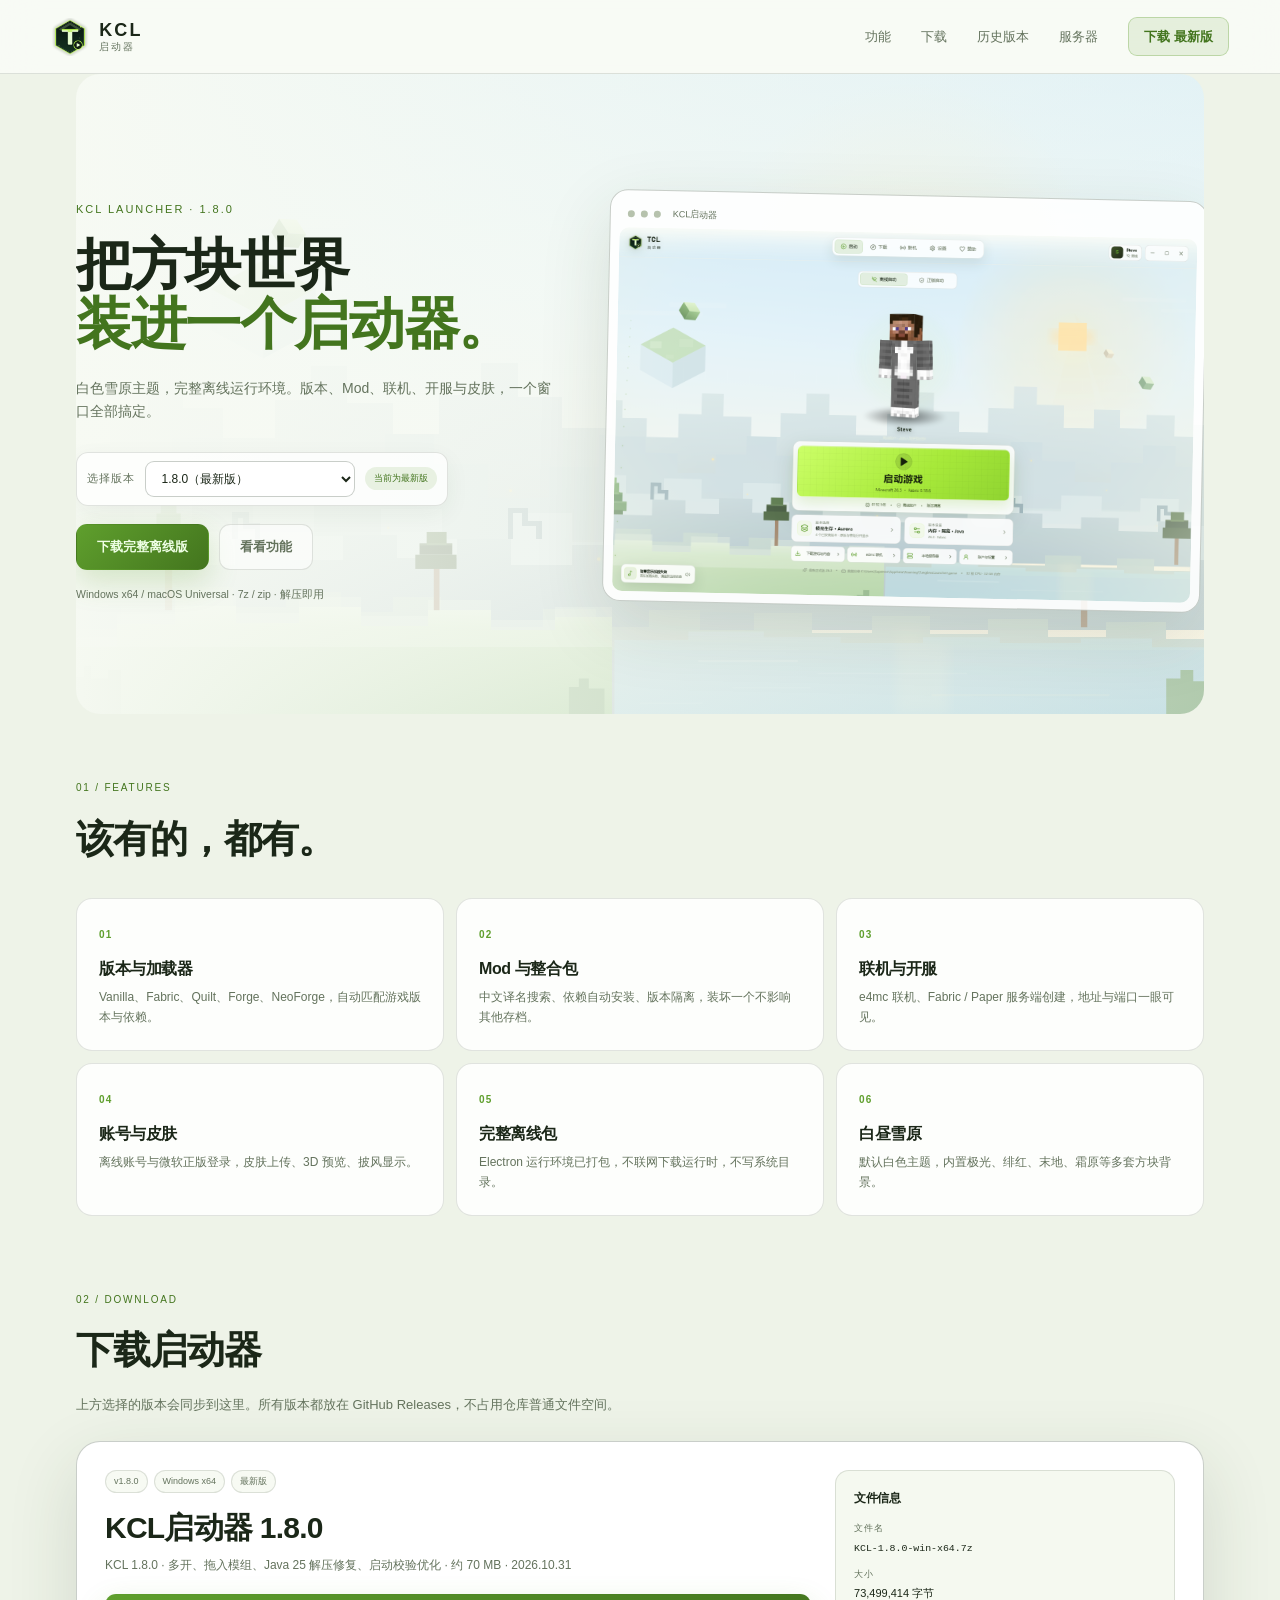
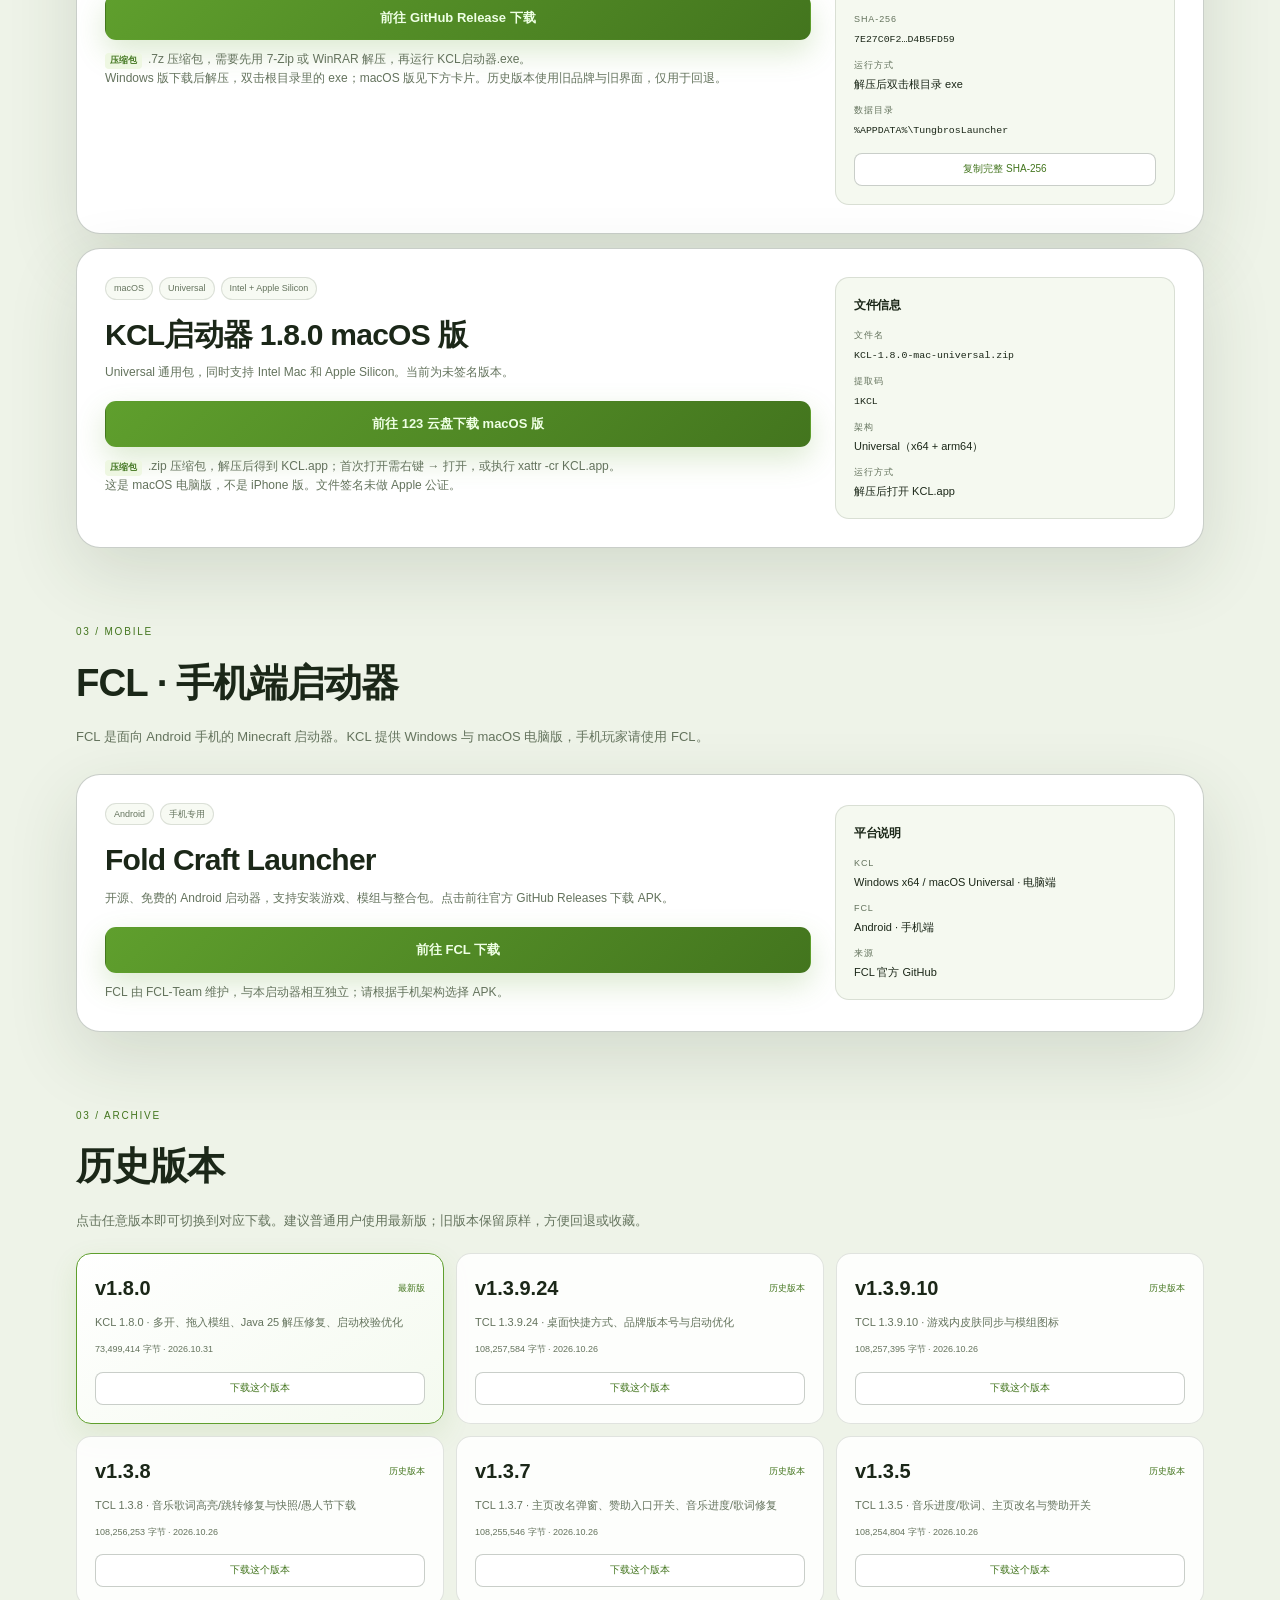
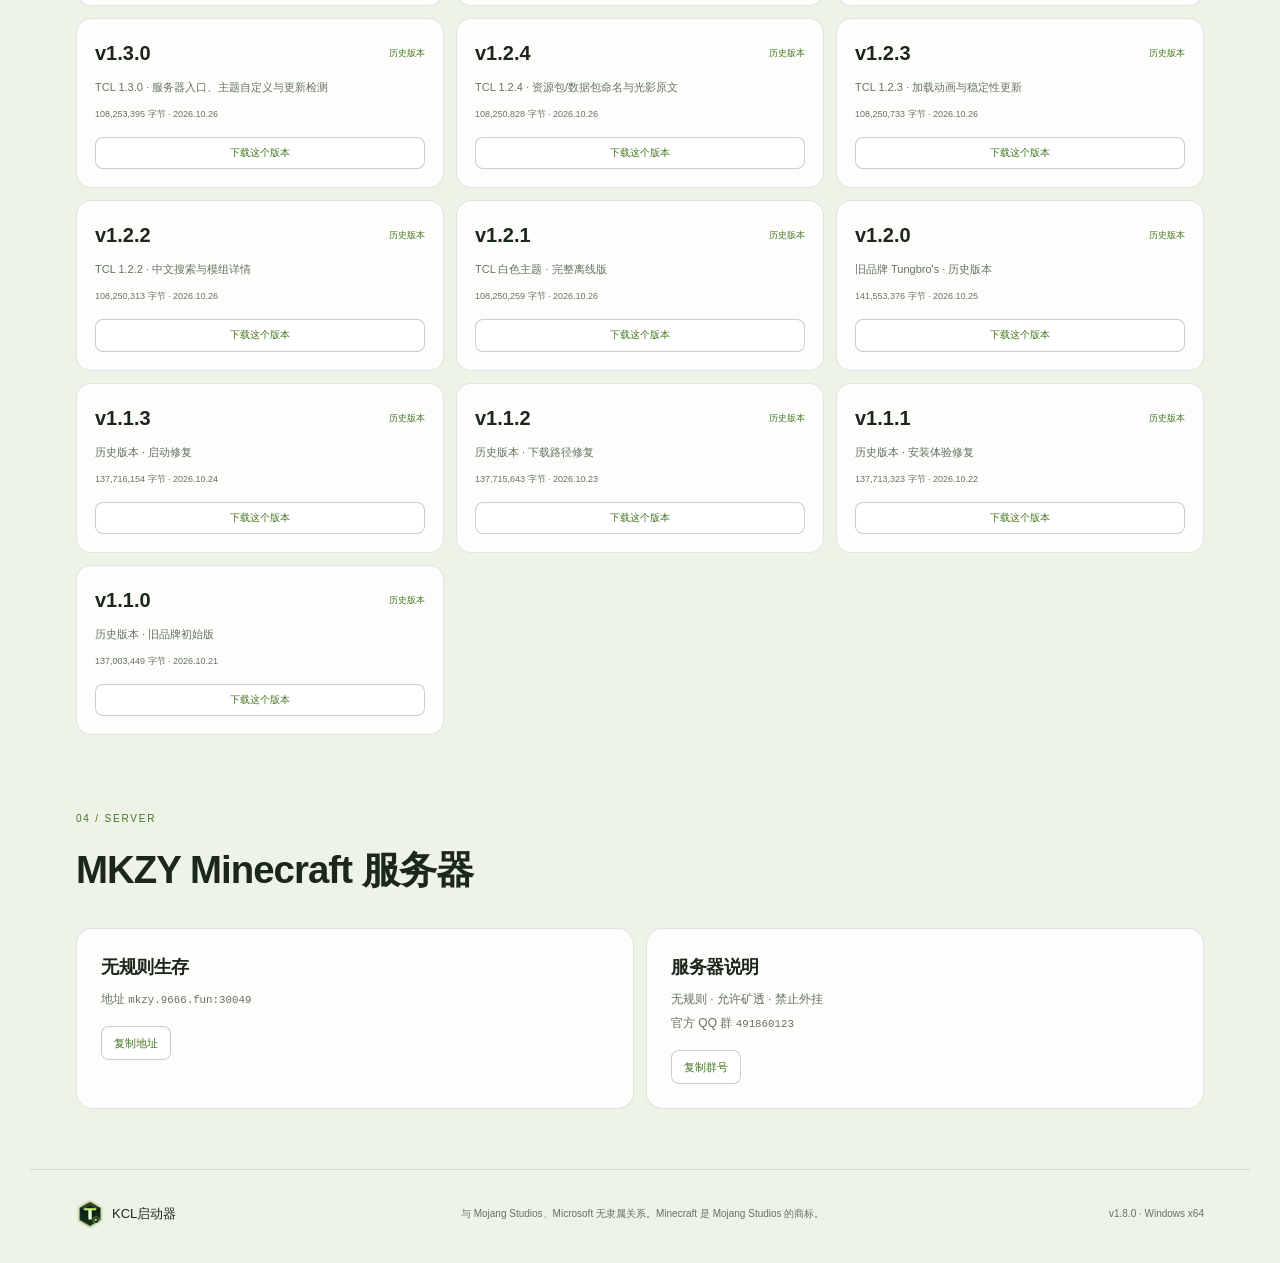
==== commit c466d0b6: "Add Xbox AuthMethod RPS" ====
--- a/index.html
+++ b/index.html
@@ -103,7 +103,7 @@
           <h4>文件信息</h4>
           <dl>
             <div><dt>文件名</dt><dd><code id="file-name">KCL-1.8.0-win-x64.7z</code></dd></div>
-            <div><dt>大小</dt><dd id="file-size">73,510,676 字节</dd></div>
+            <div><dt>大小</dt><dd id="file-size">73,499,414 字节</dd></div>
             <div><dt>SHA-256</dt><dd><code id="file-sha">CA5F28AB…1334A4C</code></dd></div>
             <div><dt>运行方式</dt><dd>解压后双击根目录 exe</dd></div>
             <div><dt>数据目录</dt><dd><code>%APPDATA%\TungbrosLauncher</code></dd></div>
@@ -197,7 +197,7 @@
   <script>
     const REPO = "Tungbro/KCL-Launcher";
     let VERSIONS = [
-      { version: "1.8.0", tag: "v1.8.0", file: "KCL-1.8.0-win-x64.7z", size: 73510676, date: "2026.10.31", latest: true, note: "KCL 1.8.0 · 多开、拖入模组、Java 25 解压修复、启动校验优化", sha: "1D669765A3700FBA197EE809012DCFE996945D339D24F13A55ABC49A4887D456" },
+      { version: "1.8.0", tag: "v1.8.0", file: "KCL-1.8.0-win-x64.7z", size: 73499414, date: "2026.10.31", latest: true, note: "KCL 1.8.0 · 多开、拖入模组、Java 25 解压修复、启动校验优化", sha: "7E27C0F23F728D886ED0C101B9BEB8E32111F2232DB704E3F63E9E40D4B5FD59" },
       { version: "1.3.9.24", tag: "v1.3.9.24", file: "TCL-1.3.9.24-win-x64.zip", size: 108257584, date: "2026.10.26", latest: false, note: "TCL 1.3.9.24 · 桌面快捷方式、品牌版本号与启动优化", sha: "8E9E547ADF791EC8F41F50B4B473C453DC1ABDFDBAC90FD50523FDEB025FD83B" },
       { version: "1.3.9.10", tag: "v1.3.9.10", file: "TCL-1.3.9.10-win-x64.zip", size: 108257395, date: "2026.10.26", latest: false, note: "TCL 1.3.9.10 · 游戏内皮肤同步与模组图标", sha: "F08D0823E92C183BFA9F74452784E6A6C96515824F98115A5E22B048BE1231D1" },
       { version: "1.3.8", tag: "v1.3.8", file: "TCL-1.3.8-win-x64.zip", size: 108256253, date: "2026.10.26", latest: false, note: "TCL 1.3.8 · 音乐歌词高亮/跳转修复与快照/愚人节下载", sha: "A582EEF7871A327C6F1633AD3385004D2E29953F06975BDBE5E9FAB973F72211" },
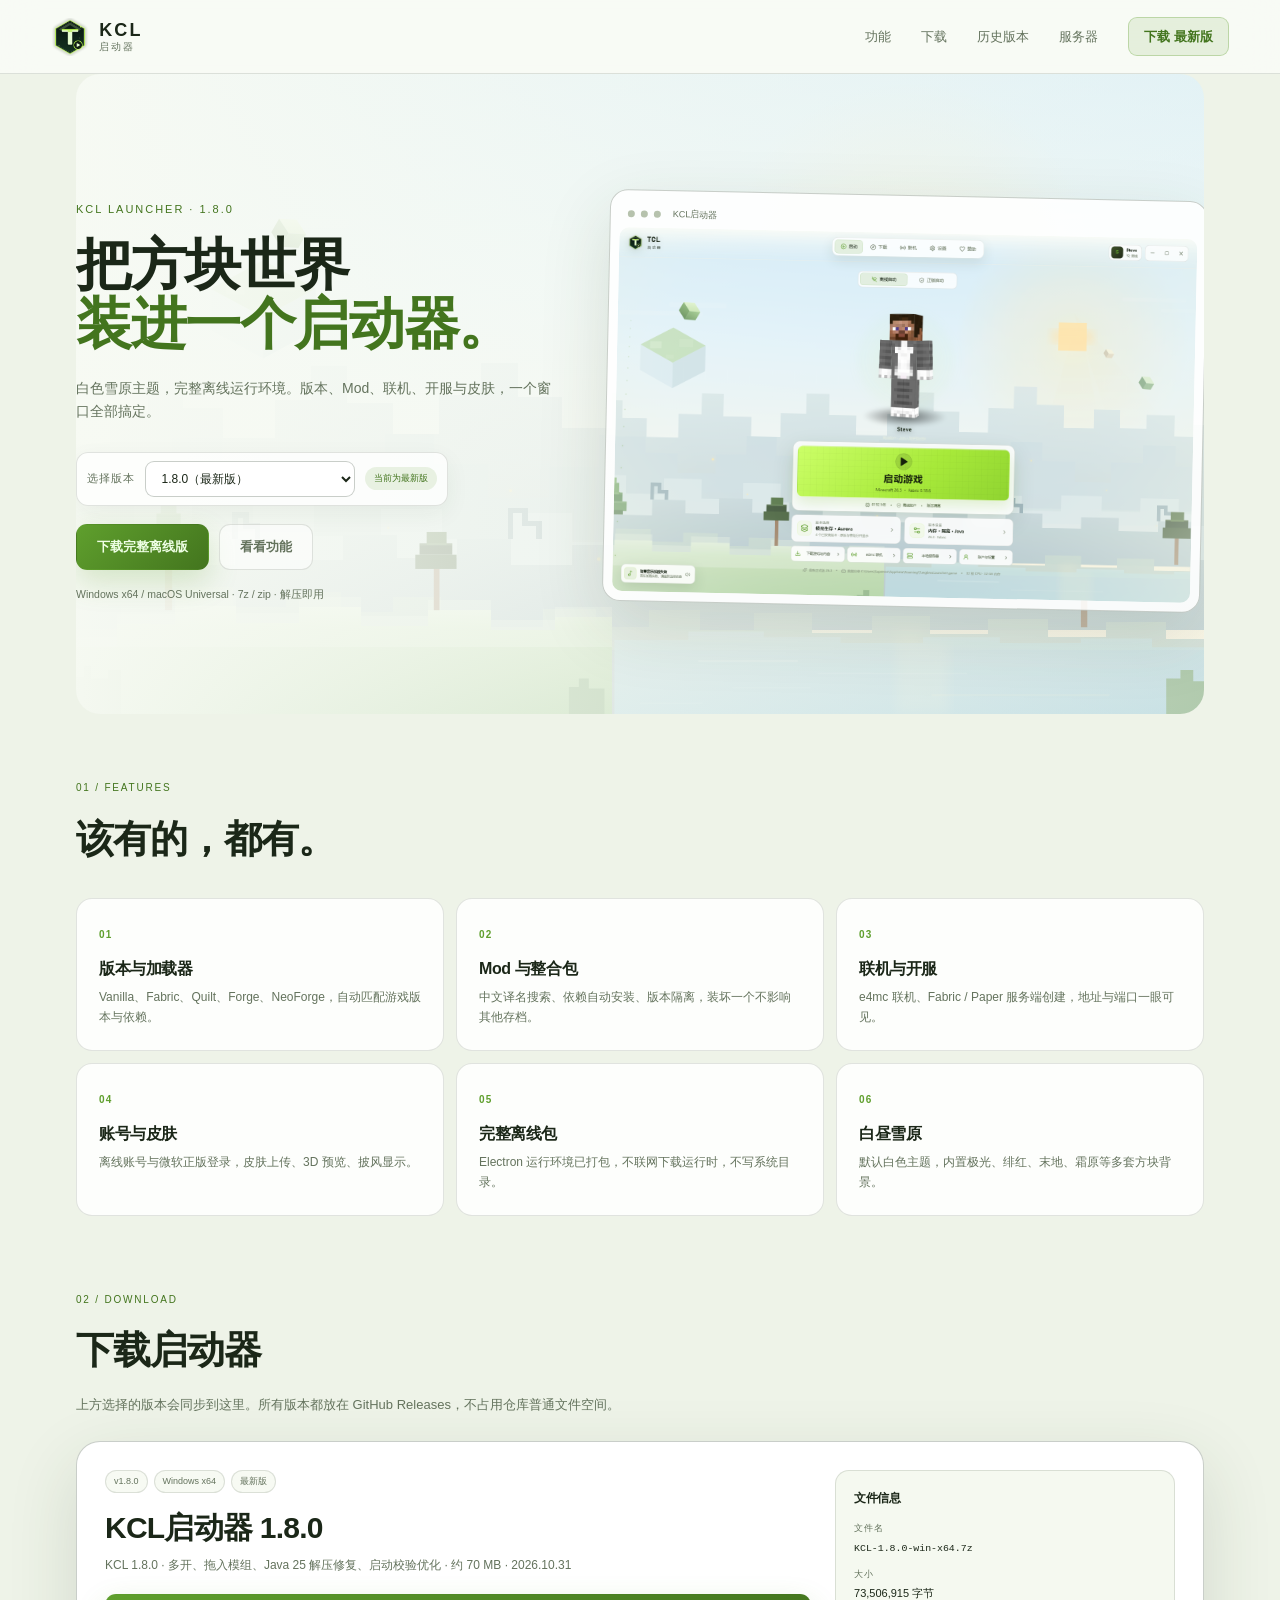
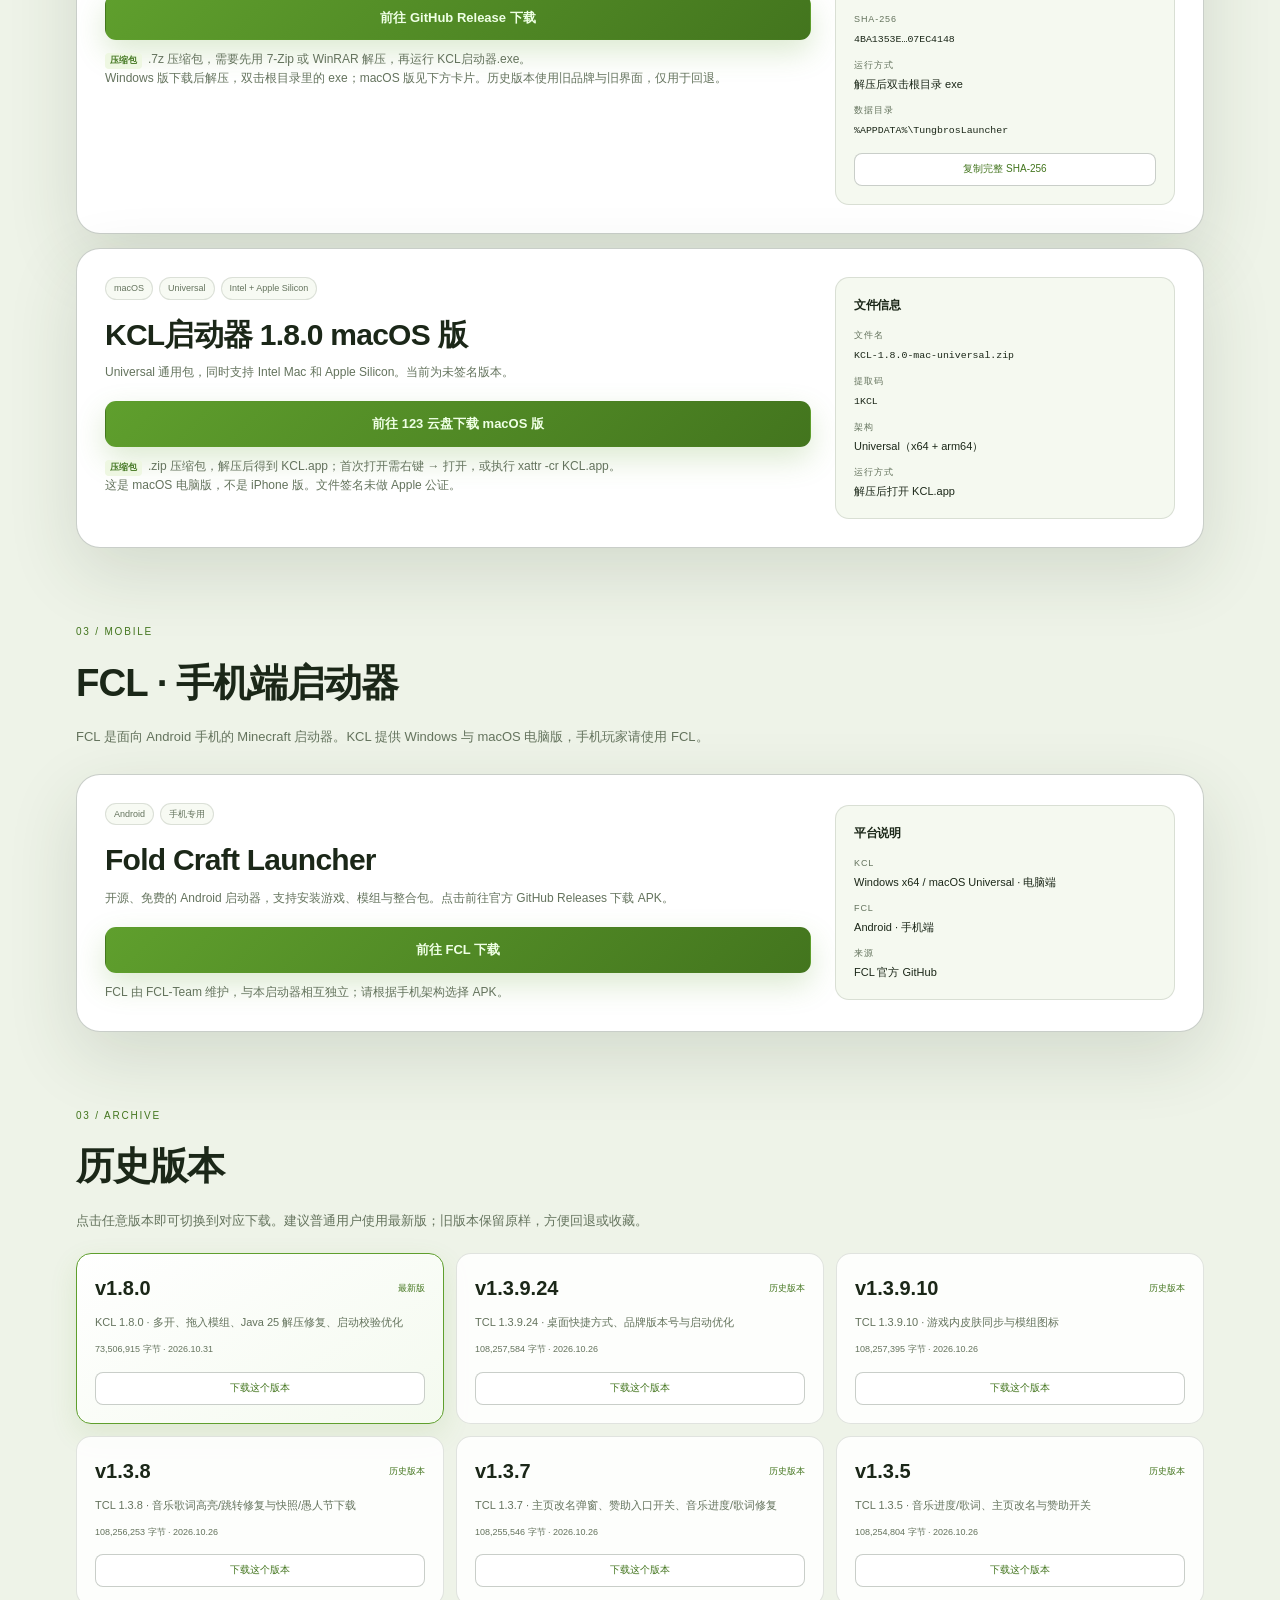
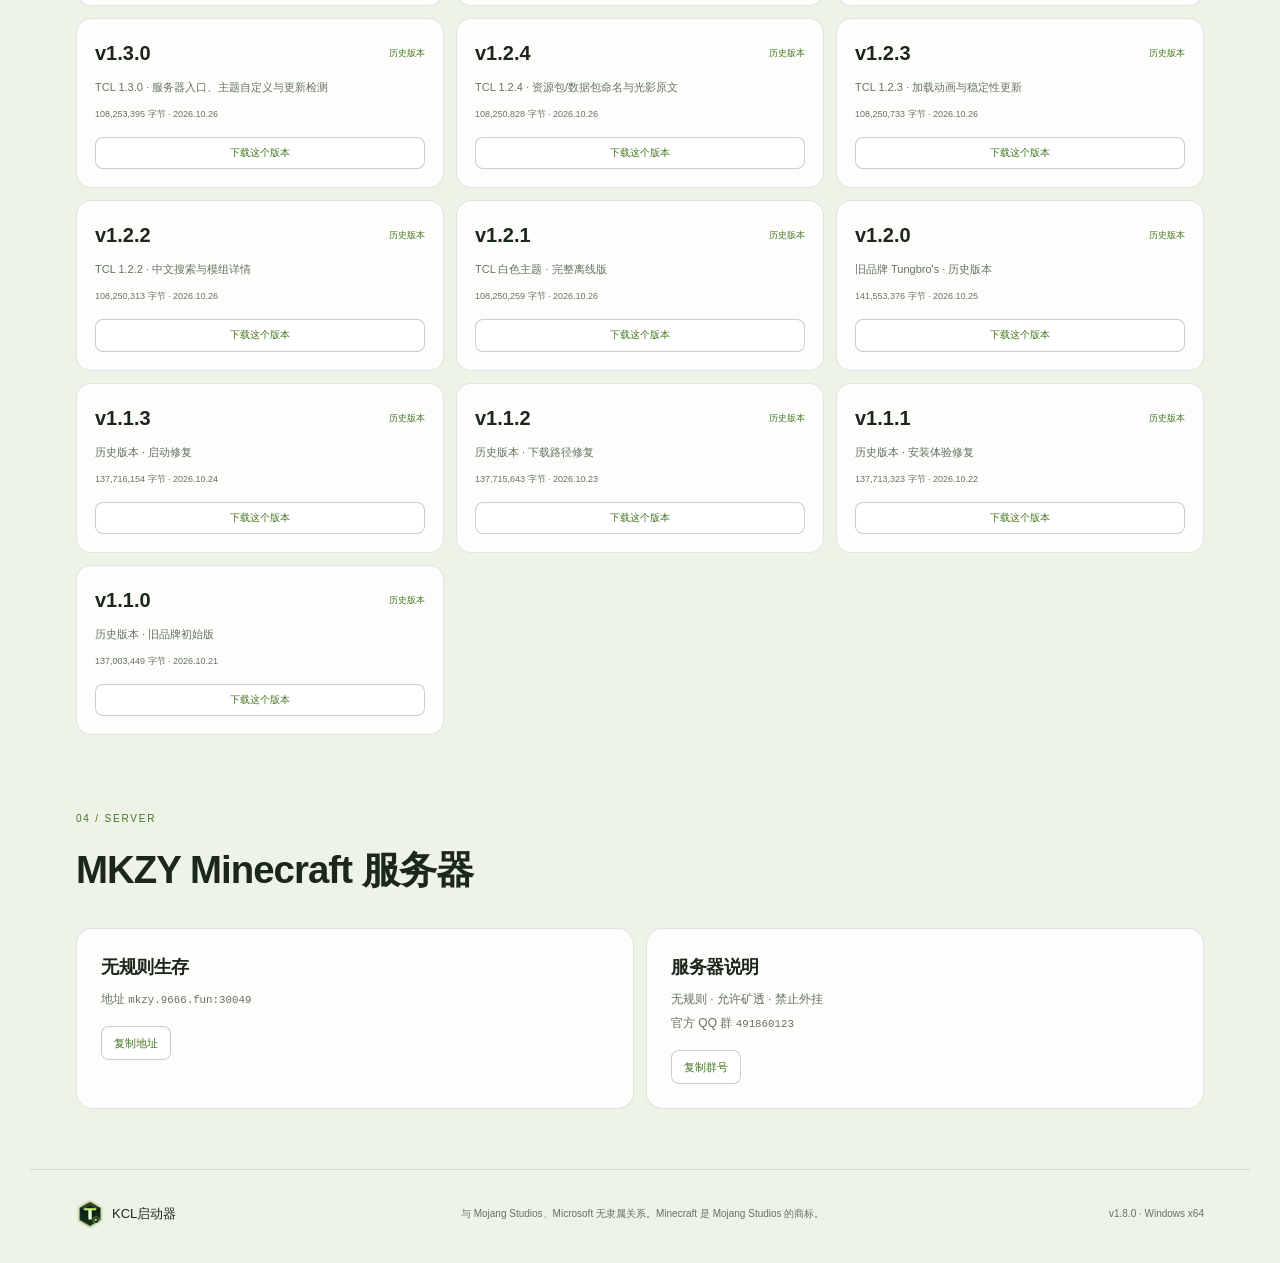
==== commit 3c890c8f: "Fix Forge 1.15.1 Java bitness" ====
--- a/index.html
+++ b/index.html
@@ -103,7 +103,7 @@
           <h4>文件信息</h4>
           <dl>
             <div><dt>文件名</dt><dd><code id="file-name">KCL-1.8.0-win-x64.7z</code></dd></div>
-            <div><dt>大小</dt><dd id="file-size">73,499,414 字节</dd></div>
+            <div><dt>大小</dt><dd id="file-size">73,506,915 字节</dd></div>
             <div><dt>SHA-256</dt><dd><code id="file-sha">CA5F28AB…1334A4C</code></dd></div>
             <div><dt>运行方式</dt><dd>解压后双击根目录 exe</dd></div>
             <div><dt>数据目录</dt><dd><code>%APPDATA%\TungbrosLauncher</code></dd></div>
@@ -197,7 +197,7 @@
   <script>
     const REPO = "Tungbro/KCL-Launcher";
     let VERSIONS = [
-      { version: "1.8.0", tag: "v1.8.0", file: "KCL-1.8.0-win-x64.7z", size: 73499414, date: "2026.10.31", latest: true, note: "KCL 1.8.0 · 多开、拖入模组、Java 25 解压修复、启动校验优化", sha: "7E27C0F23F728D886ED0C101B9BEB8E32111F2232DB704E3F63E9E40D4B5FD59" },
+      { version: "1.8.0", tag: "v1.8.0", file: "KCL-1.8.0-win-x64.7z", size: 73506915, date: "2026.10.31", latest: true, note: "KCL 1.8.0 · 多开、拖入模组、Java 25 解压修复、启动校验优化", sha: "4BA1353E6FB6CAE44B6846C87BCFAD8A92444929488EAAE880AAA9F607EC4148" },
       { version: "1.3.9.24", tag: "v1.3.9.24", file: "TCL-1.3.9.24-win-x64.zip", size: 108257584, date: "2026.10.26", latest: false, note: "TCL 1.3.9.24 · 桌面快捷方式、品牌版本号与启动优化", sha: "8E9E547ADF791EC8F41F50B4B473C453DC1ABDFDBAC90FD50523FDEB025FD83B" },
       { version: "1.3.9.10", tag: "v1.3.9.10", file: "TCL-1.3.9.10-win-x64.zip", size: 108257395, date: "2026.10.26", latest: false, note: "TCL 1.3.9.10 · 游戏内皮肤同步与模组图标", sha: "F08D0823E92C183BFA9F74452784E6A6C96515824F98115A5E22B048BE1231D1" },
       { version: "1.3.8", tag: "v1.3.8", file: "TCL-1.3.8-win-x64.zip", size: 108256253, date: "2026.10.26", latest: false, note: "TCL 1.3.8 · 音乐歌词高亮/跳转修复与快照/愚人节下载", sha: "A582EEF7871A327C6F1633AD3385004D2E29953F06975BDBE5E9FAB973F72211" },
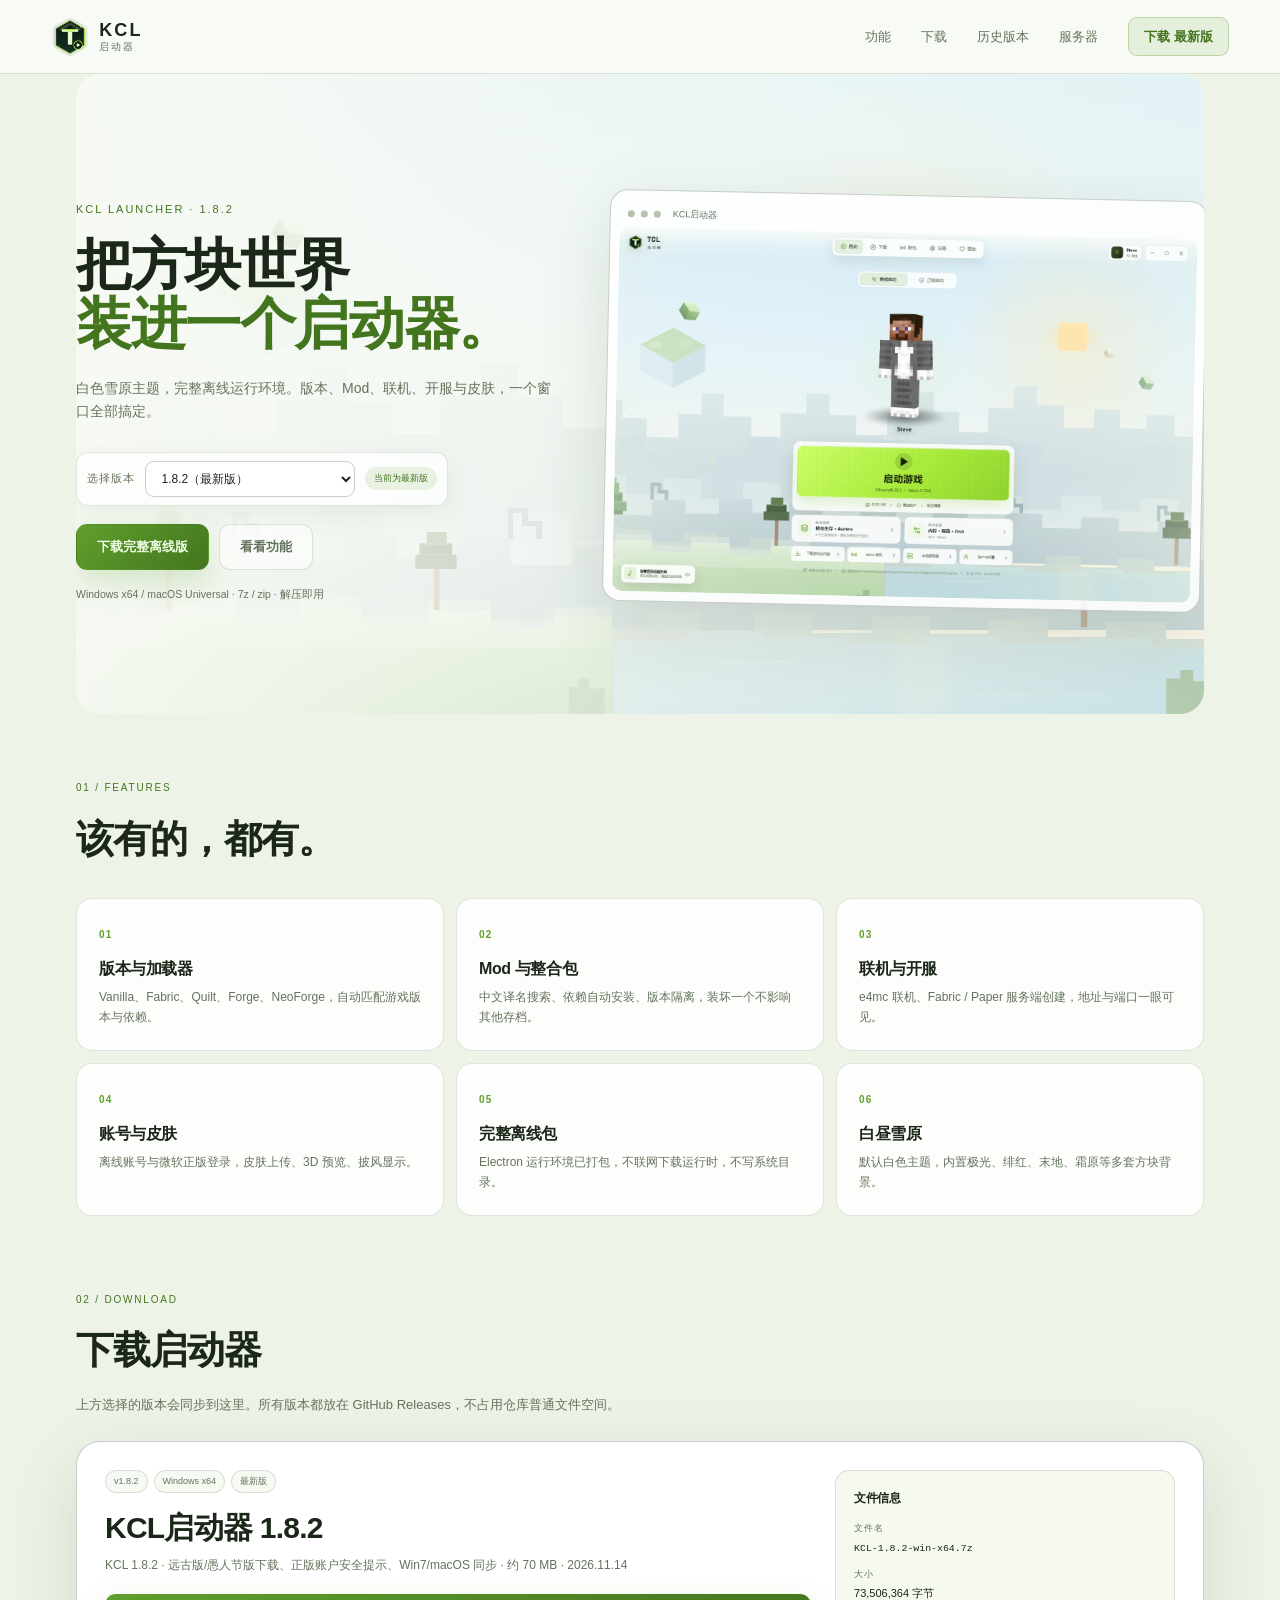
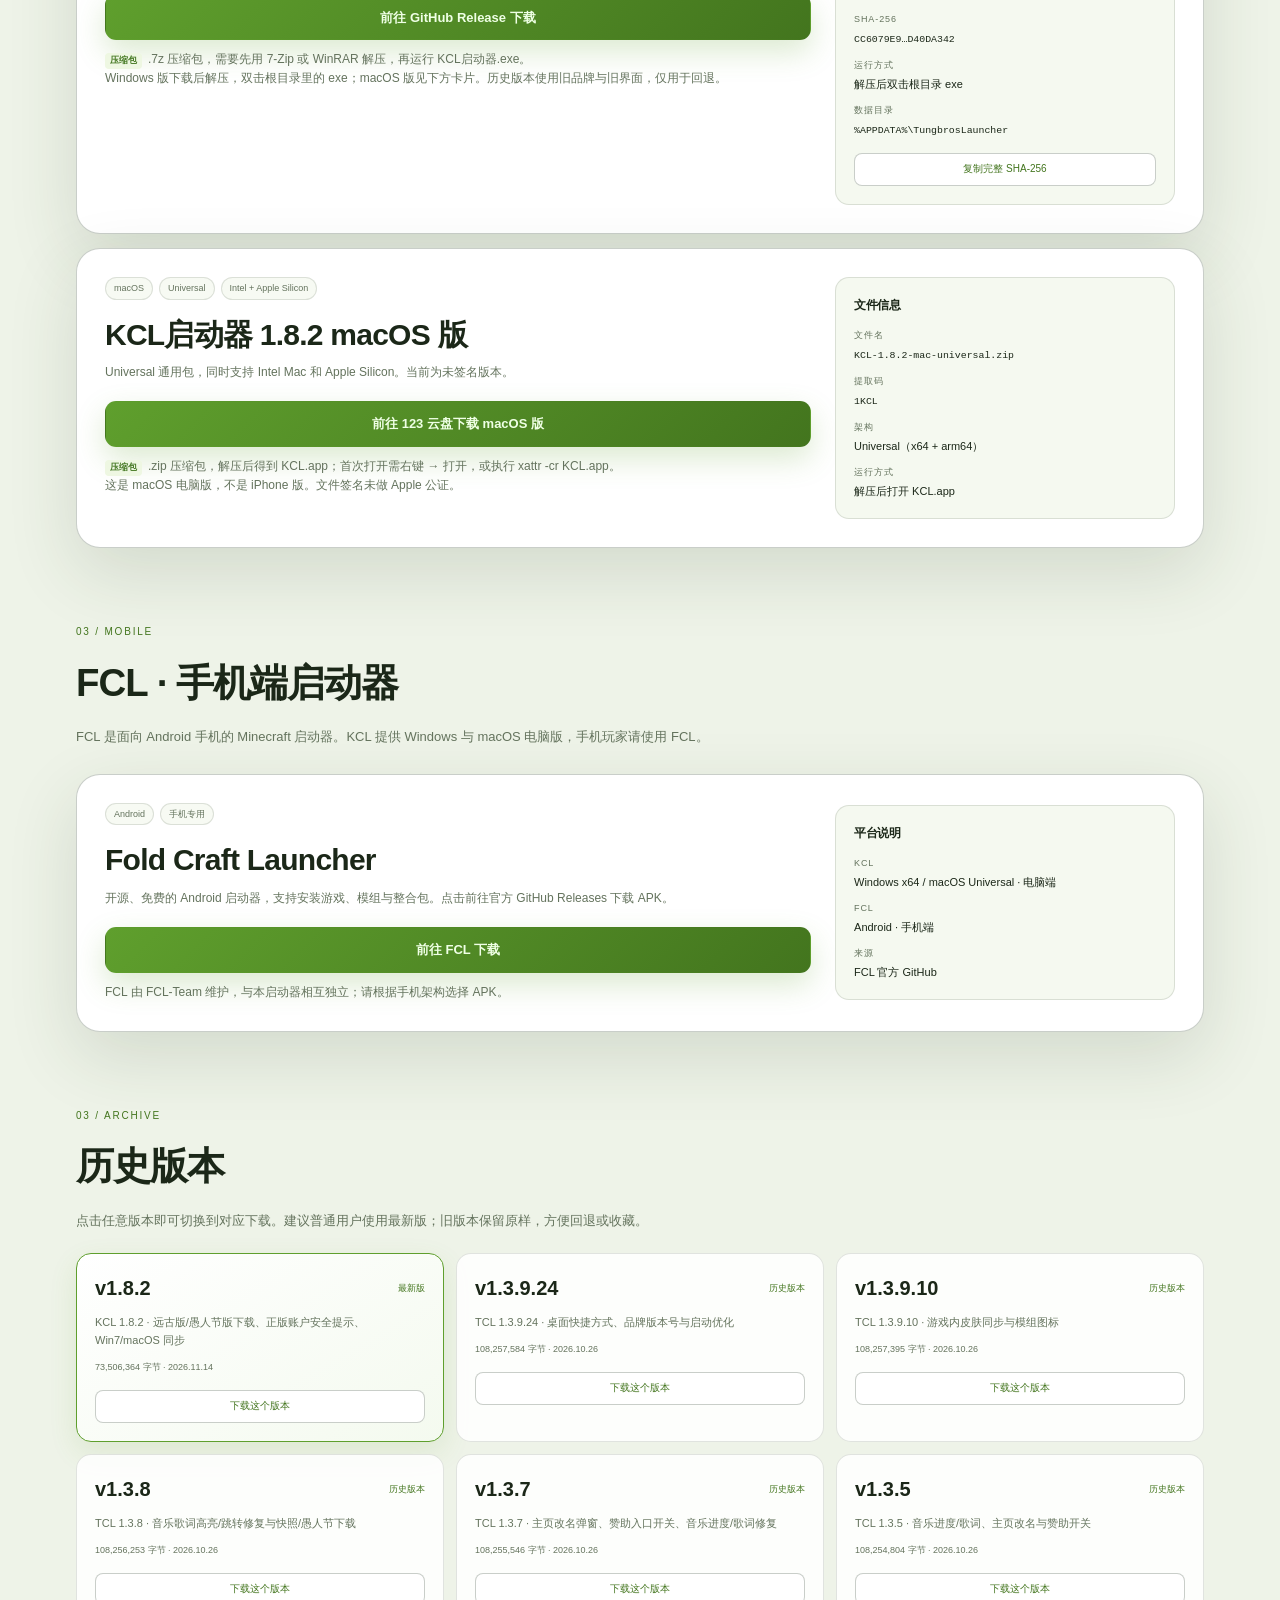
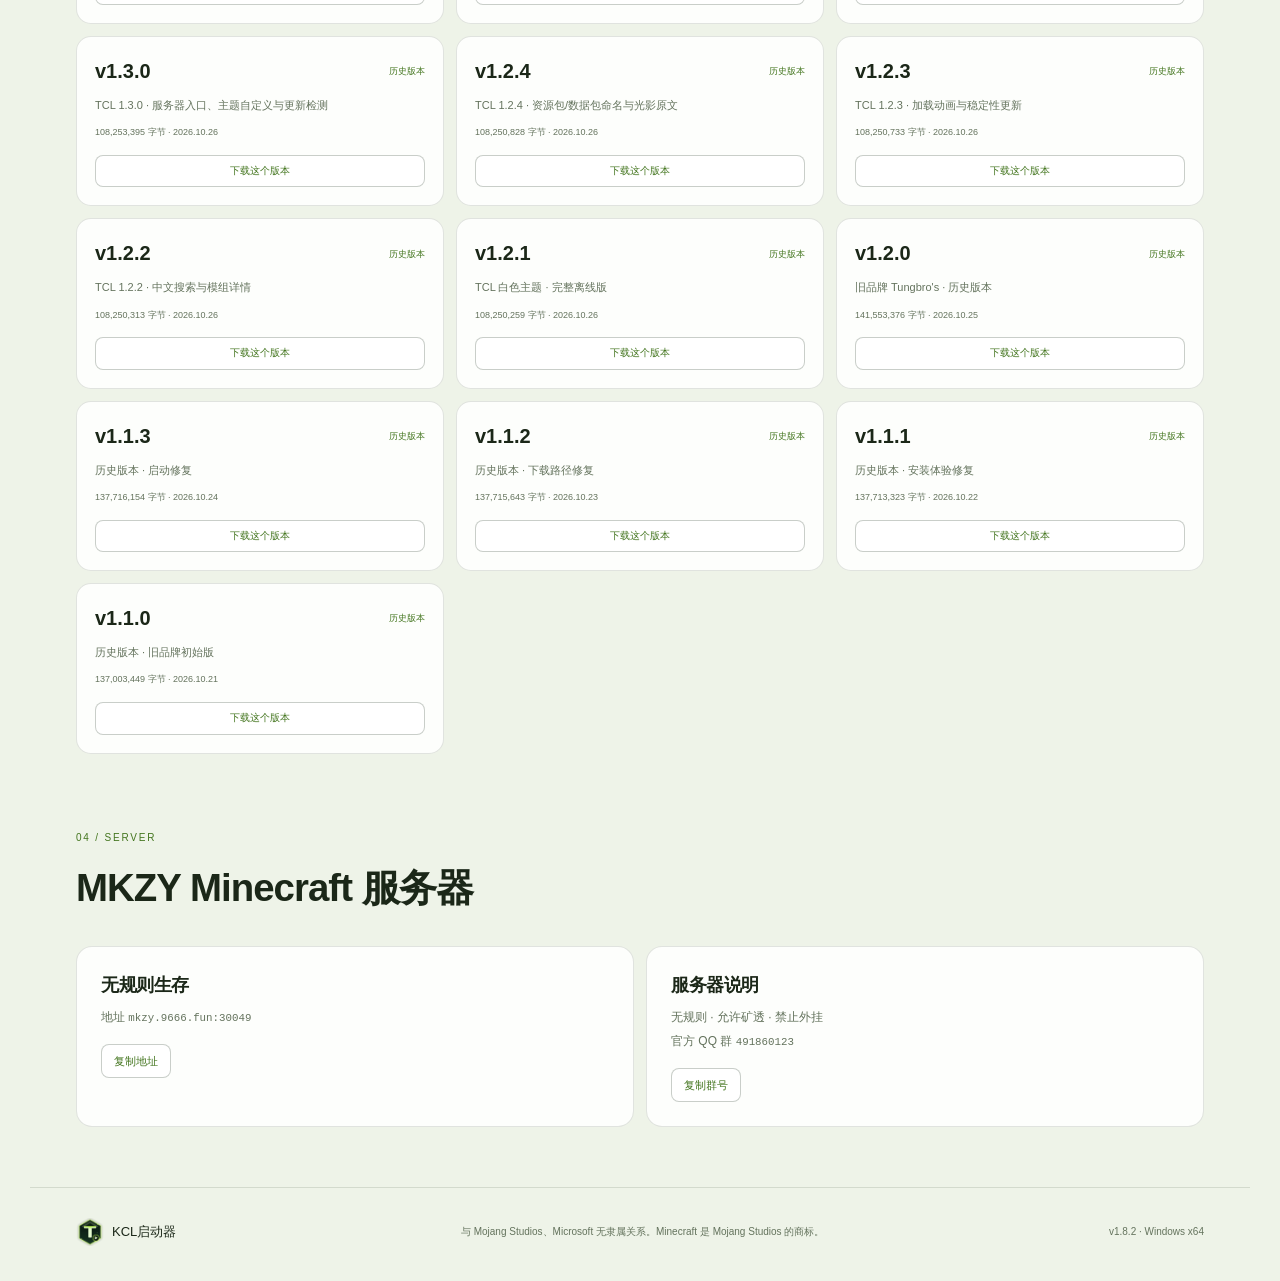
==== commit 01567af1: "KCL 1.8.2" ====
--- a/index.html
+++ b/index.html
@@ -4,7 +4,7 @@
   <meta charset="utf-8" />
   <meta name="viewport" content="width=device-width, initial-scale=1" />
   <title>KCL启动器 · 下载</title>
-  <meta name="description" content="KCL启动器 1.8.0 完整离线版下载：支持 Vanilla、Fabric、Quilt、Forge、NeoForge，整合游戏与 Mod 下载、版本隔离、开服工具与 e4mc 联机。" />
+  <meta name="description" content="KCL启动器 1.8.2 完整离线版下载：支持 Vanilla、Fabric、Quilt、Forge、NeoForge，整合游戏与 Mod 下载、版本隔离、开服工具与 e4mc 联机。" />
   <meta name="theme-color" content="#eef3e8" />
   <link rel="icon" href="assets/img/favicon.png" />
   <link rel="stylesheet" href="assets/css/site.css" />
@@ -41,7 +41,7 @@
       <a href="#download">下载</a>
       <a href="#history">历史版本</a>
       <a href="#server">服务器</a>
-      <a class="nav-download" data-download href="#">下载 1.8.0</a>
+      <a class="nav-download" data-download href="#">下载 1.8.2</a>
     </nav>
   </header>
 
@@ -49,7 +49,7 @@
     <section class="hero">
       <div class="hero-bg" aria-hidden="true"></div>
       <div class="hero-copy">
-        <p class="kicker">KCL LAUNCHER · 1.8.0</p>
+        <p class="kicker">KCL LAUNCHER · 1.8.2</p>
         <h1>把方块世界<br /><em>装进一个启动器。</em></h1>
         <p class="lead">白色雪原主题，完整离线运行环境。版本、Mod、联机、开服与皮肤，一个窗口全部搞定。</p>
         <div class="version-toolbar hero-version-toolbar">
@@ -92,9 +92,9 @@
       </div>
       <div class="download-card">
         <div>
-          <div class="badges"><span id="version-badge">v1.8.0</span><span>Windows x64</span><span id="version-kind">最新版</span></div>
-          <h3 id="download-title">KCL启动器 1.8.0</h3>
-          <p id="download-desc">完整 Electron 运行时 · 约 70 MB · 2026.10.26</p>
+          <div class="badges"><span id="version-badge">v1.8.2</span><span>Windows x64</span><span id="version-kind">最新版</span></div>
+          <h3 id="download-title">KCL启动器 1.8.2</h3>
+          <p id="download-desc">完整 Electron 运行时 · 约 70 MB · 2026.11.14</p>
           <a id="download-link" class="button primary wide" data-download href="#">前往 GitHub Release 下载</a>
           <p class="archive-hint" id="archive-hint">.7z 压缩包，需要先用 7-Zip 或 WinRAR 解压，再运行 KCL启动器.exe。</p>
           <p class="small">Windows 版下载后解压，双击根目录里的 exe；macOS 版见下方卡片。历史版本使用旧品牌与旧界面，仅用于回退。</p>
@@ -102,9 +102,9 @@
         <aside>
           <h4>文件信息</h4>
           <dl>
-            <div><dt>文件名</dt><dd><code id="file-name">KCL-1.8.0-win-x64.7z</code></dd></div>
-            <div><dt>大小</dt><dd id="file-size">73,506,915 字节</dd></div>
-            <div><dt>SHA-256</dt><dd><code id="file-sha">CA5F28AB…1334A4C</code></dd></div>
+            <div><dt>文件名</dt><dd><code id="file-name">KCL-1.8.2-win-x64.7z</code></dd></div>
+            <div><dt>大小</dt><dd id="file-size">73,506,364 字节</dd></div>
+            <div><dt>SHA-256</dt><dd><code id="file-sha">CC6079E9…40DA342</code></dd></div>
             <div><dt>运行方式</dt><dd>解压后双击根目录 exe</dd></div>
             <div><dt>数据目录</dt><dd><code>%APPDATA%\TungbrosLauncher</code></dd></div>
           </dl>
@@ -115,7 +115,7 @@
       <div class="download-card" id="mac-download" style="margin-top:14px;">
         <div>
           <div class="badges"><span>macOS</span><span>Universal</span><span>Intel + Apple Silicon</span></div>
-          <h3>KCL启动器 1.8.0 macOS 版</h3>
+          <h3>KCL启动器 1.8.2 macOS 版</h3>
           <p>Universal 通用包，同时支持 Intel Mac 和 Apple Silicon。当前为未签名版本。</p>
           <a class="button primary wide" href="https://1851967338.share.123pan.cn/123pan/6a0Jvd-plrcA?pwd=1KCL#" target="_blank" rel="noopener">前往 123 云盘下载 macOS 版</a>
           <p class="archive-hint">.zip 压缩包，解压后得到 KCL.app；首次打开需右键 → 打开，或执行 xattr -cr KCL.app。</p>
@@ -124,7 +124,7 @@
         <aside>
           <h4>文件信息</h4>
           <dl>
-            <div><dt>文件名</dt><dd><code>KCL-1.8.0-mac-universal.zip</code></dd></div>
+            <div><dt>文件名</dt><dd><code>KCL-1.8.2-mac-universal.zip</code></dd></div>
             <div><dt>提取码</dt><dd><code>1KCL</code></dd></div>
             <div><dt>架构</dt><dd>Universal（x64 + arm64）</dd></div>
             <div><dt>运行方式</dt><dd>解压后打开 KCL.app</dd></div>
@@ -191,13 +191,13 @@
   <footer>
     <div class="footer-brand"><img src="assets/img/logo.png" alt="" width="28" height="28" /><span>KCL启动器</span></div>
     <p>与 Mojang Studios、Microsoft 无隶属关系。Minecraft 是 Mojang Studios 的商标。</p>
-    <span>v1.8.0 · Windows x64</span>
+    <span>v1.8.2 · Windows x64</span>
   </footer>
 
   <script>
     const REPO = "Tungbro/KCL-Launcher";
     let VERSIONS = [
-      { version: "1.8.0", tag: "v1.8.0", file: "KCL-1.8.0-win-x64.7z", size: 73506915, date: "2026.10.31", latest: true, note: "KCL 1.8.0 · 多开、拖入模组、Java 25 解压修复、启动校验优化", sha: "4BA1353E6FB6CAE44B6846C87BCFAD8A92444929488EAAE880AAA9F607EC4148" },
+      { version: "1.8.2", tag: "v1.8.2", file: "KCL-1.8.2-win-x64.7z", size: 73506364, date: "2026.11.14", latest: true, note: "KCL 1.8.2 · 远古版/愚人节版下载、正版账户安全提示、Win7/macOS 同步", sha: "CC6079E920705DDD2D9563734EA980E4022820157254FB977083C431D40DA342" },
       { version: "1.3.9.24", tag: "v1.3.9.24", file: "TCL-1.3.9.24-win-x64.zip", size: 108257584, date: "2026.10.26", latest: false, note: "TCL 1.3.9.24 · 桌面快捷方式、品牌版本号与启动优化", sha: "8E9E547ADF791EC8F41F50B4B473C453DC1ABDFDBAC90FD50523FDEB025FD83B" },
       { version: "1.3.9.10", tag: "v1.3.9.10", file: "TCL-1.3.9.10-win-x64.zip", size: 108257395, date: "2026.10.26", latest: false, note: "TCL 1.3.9.10 · 游戏内皮肤同步与模组图标", sha: "F08D0823E92C183BFA9F74452784E6A6C96515824F98115A5E22B048BE1231D1" },
       { version: "1.3.8", tag: "v1.3.8", file: "TCL-1.3.8-win-x64.zip", size: 108256253, date: "2026.10.26", latest: false, note: "TCL 1.3.8 · 音乐歌词高亮/跳转修复与快照/愚人节下载", sha: "A582EEF7871A327C6F1633AD3385004D2E29953F06975BDBE5E9FAB973F72211" },
@@ -385,7 +385,7 @@
     </div>
     <p class="source-note" id="source-123-code" hidden></p>
     <p class="source-note" id="source-lanzou-code" hidden></p>
-    <p class="source-note" id="source-unsupported" hidden>当前版本暂无云盘文件。123 云盘支持 KCL 1.8.0 等版本；蓝奏云目前提供 Windows 1.8.0。</p>
+    <p class="source-note" id="source-unsupported" hidden>KCL 1.8.2 目前通过 GitHub Release 发布；123 云盘和蓝奏云仍是 1.8.0 旧包。</p>
     <button class="source-close" type="button" id="source-close">取消</button>
   </div>
 </div>
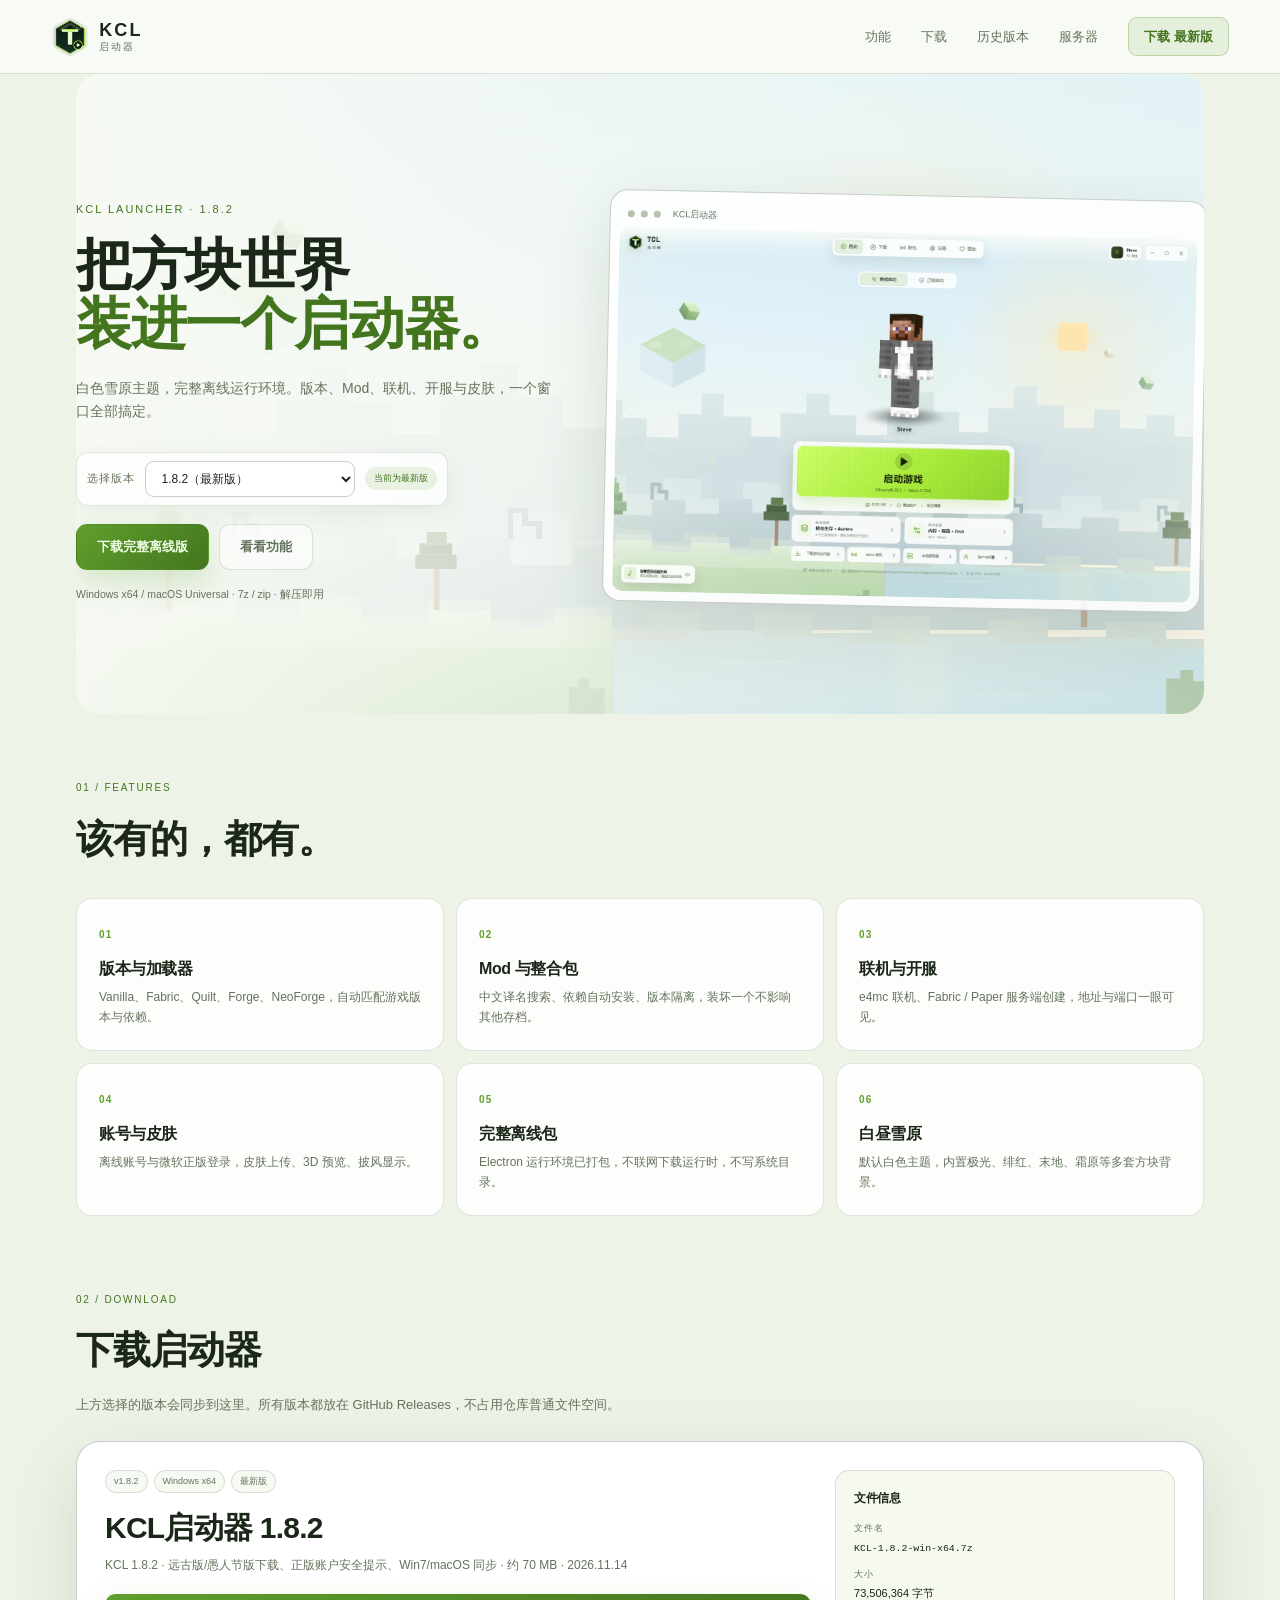
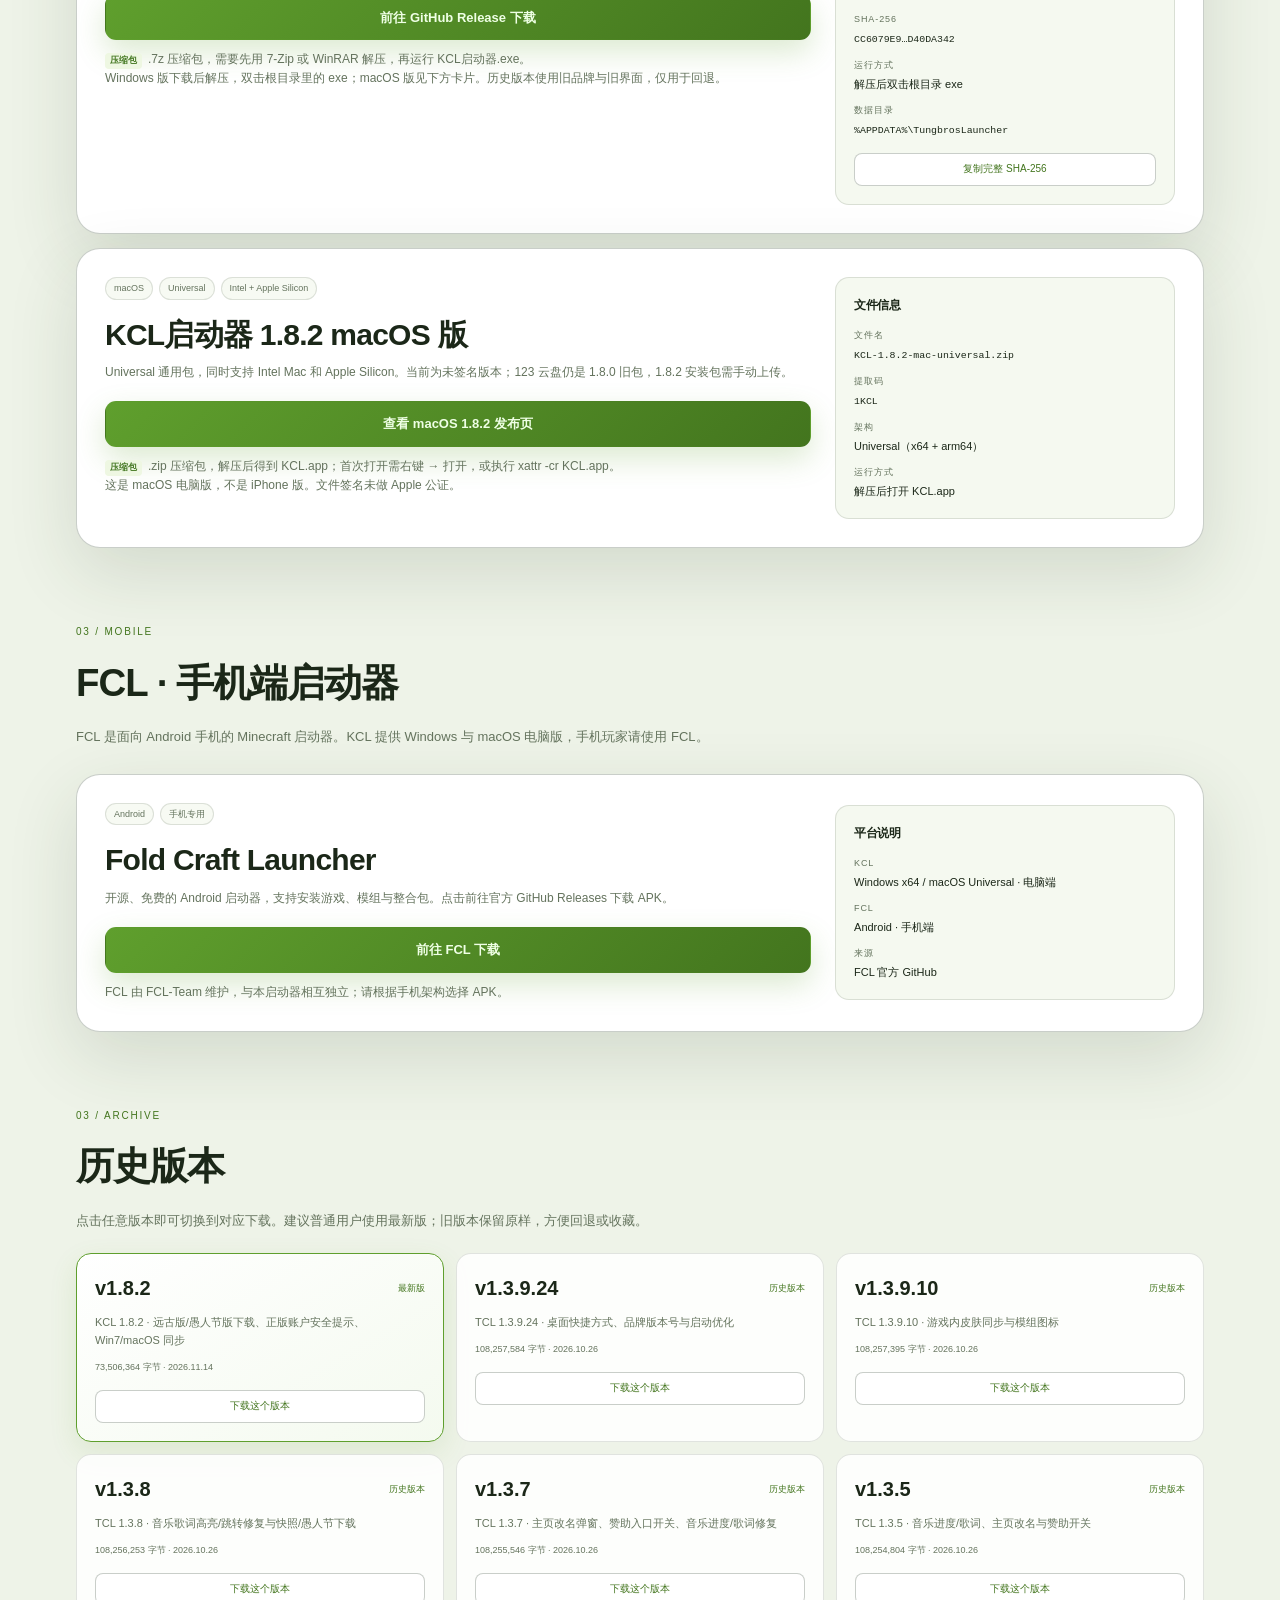
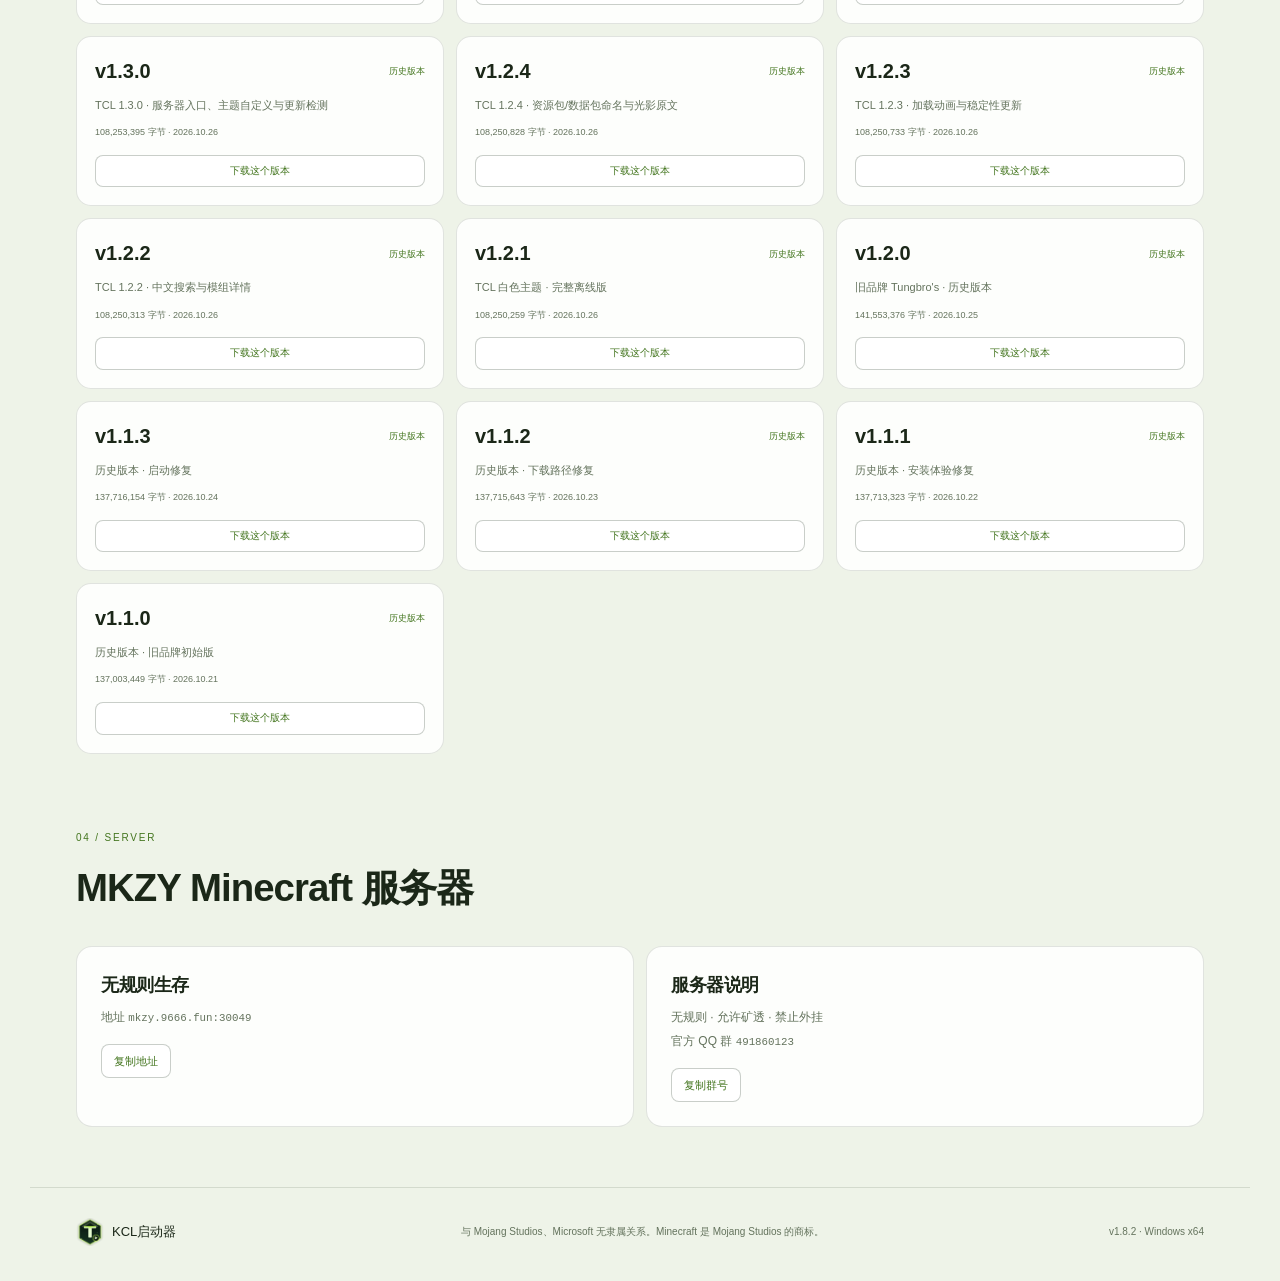
==== commit d4399025: "macOS 1.8.2 release note" ====
--- a/index.html
+++ b/index.html
@@ -116,8 +116,8 @@
         <div>
           <div class="badges"><span>macOS</span><span>Universal</span><span>Intel + Apple Silicon</span></div>
           <h3>KCL启动器 1.8.2 macOS 版</h3>
-          <p>Universal 通用包，同时支持 Intel Mac 和 Apple Silicon。当前为未签名版本。</p>
-          <a class="button primary wide" href="https://1851967338.share.123pan.cn/123pan/6a0Jvd-plrcA?pwd=1KCL#" target="_blank" rel="noopener">前往 123 云盘下载 macOS 版</a>
+          <p>Universal 通用包，同时支持 Intel Mac 和 Apple Silicon。当前为未签名版本；123 云盘仍是 1.8.0 旧包，1.8.2 安装包需手动上传。</p>
+          <a class="button primary wide" href="https://github.com/Tungbro/KCL-Launcher/releases/tag/v1.8.2" target="_blank" rel="noopener">查看 macOS 1.8.2 发布页</a>
           <p class="archive-hint">.zip 压缩包，解压后得到 KCL.app；首次打开需右键 → 打开，或执行 xattr -cr KCL.app。</p>
           <p class="small">这是 macOS 电脑版，不是 iPhone 版。文件签名未做 Apple 公证。</p>
         </div>
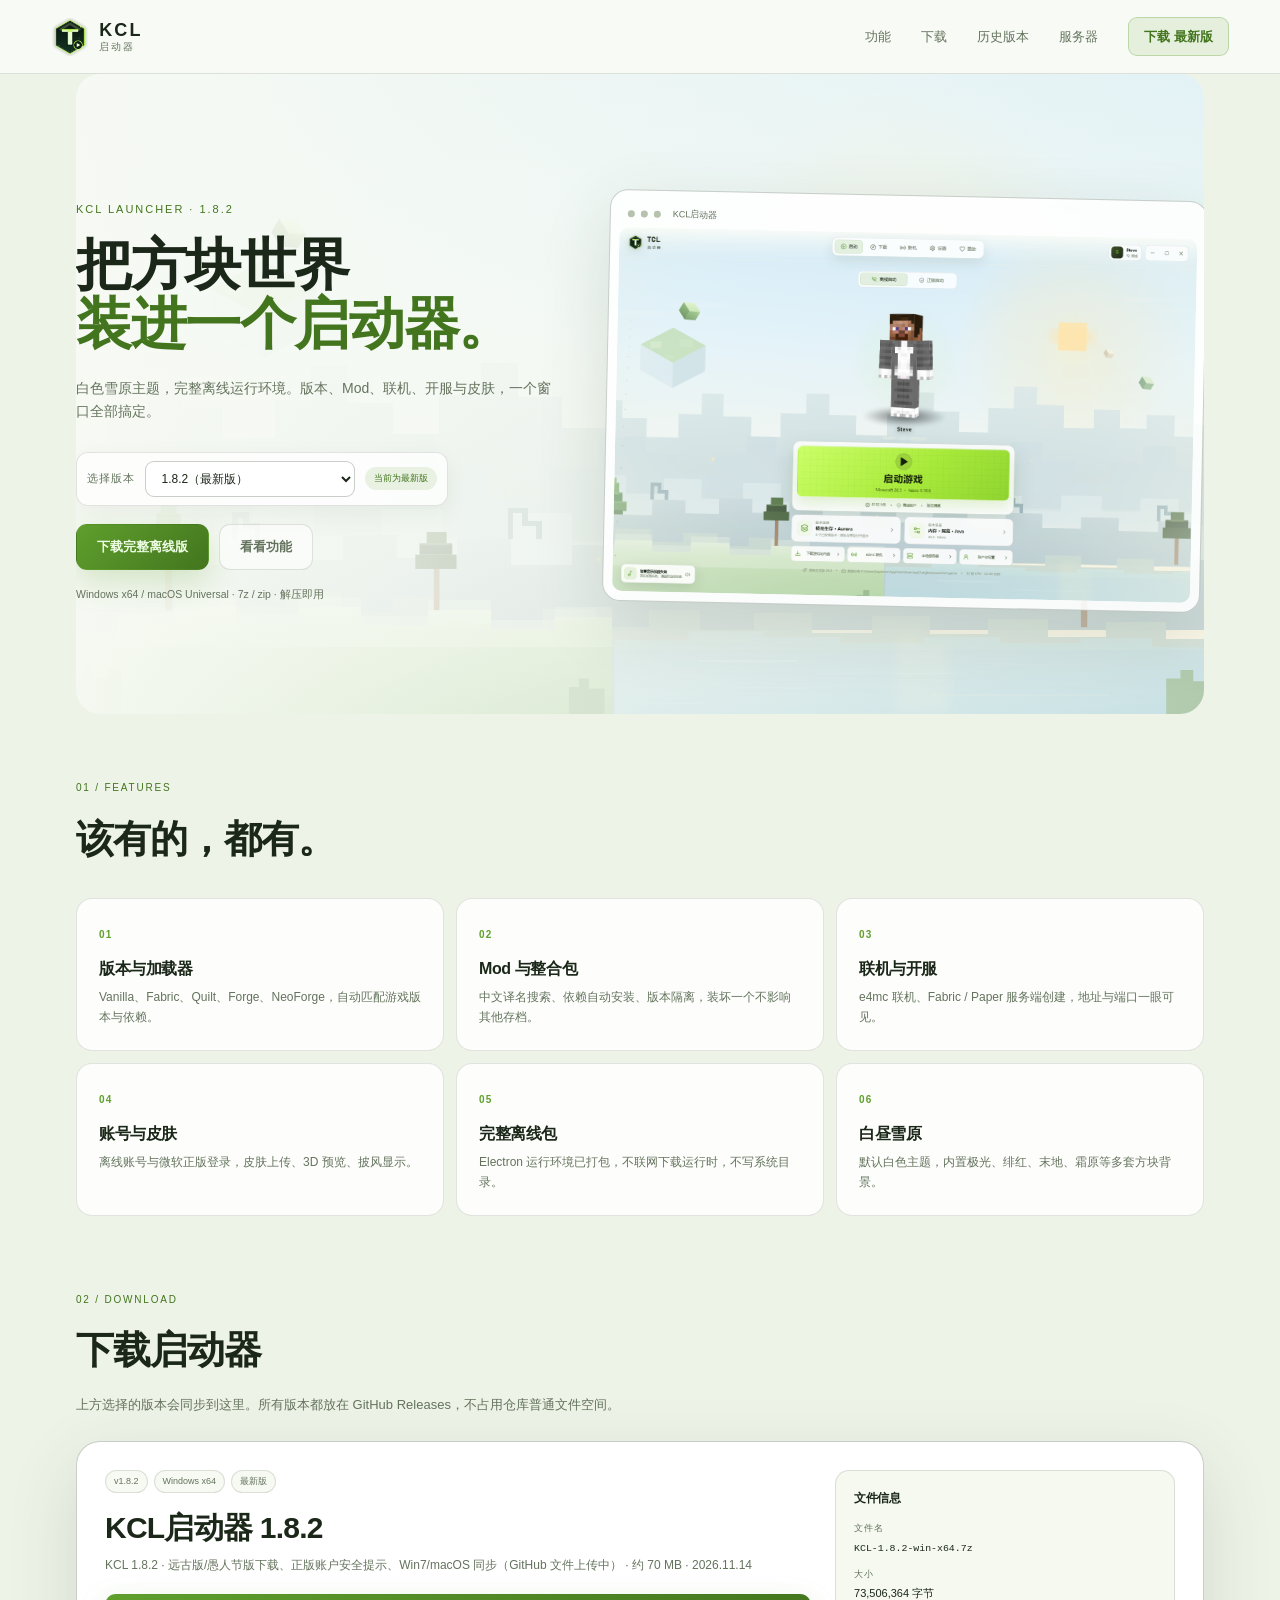
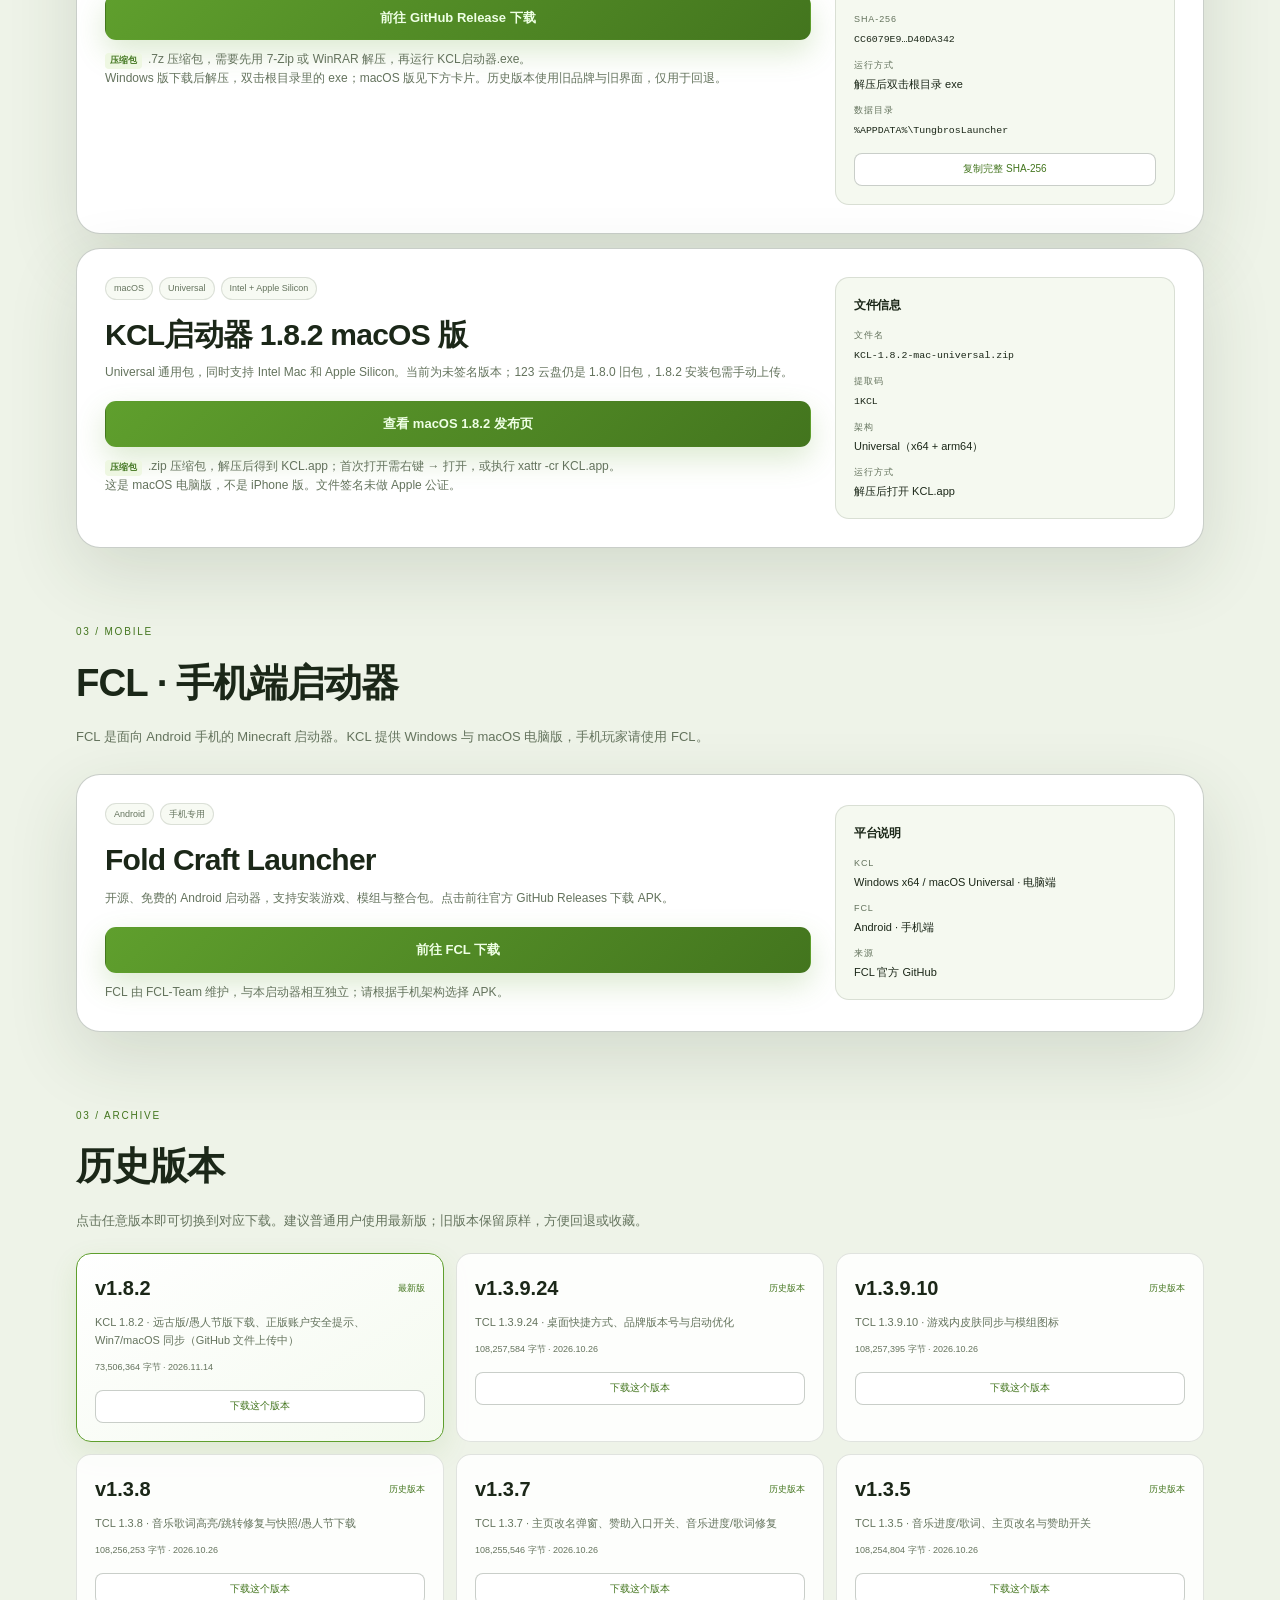
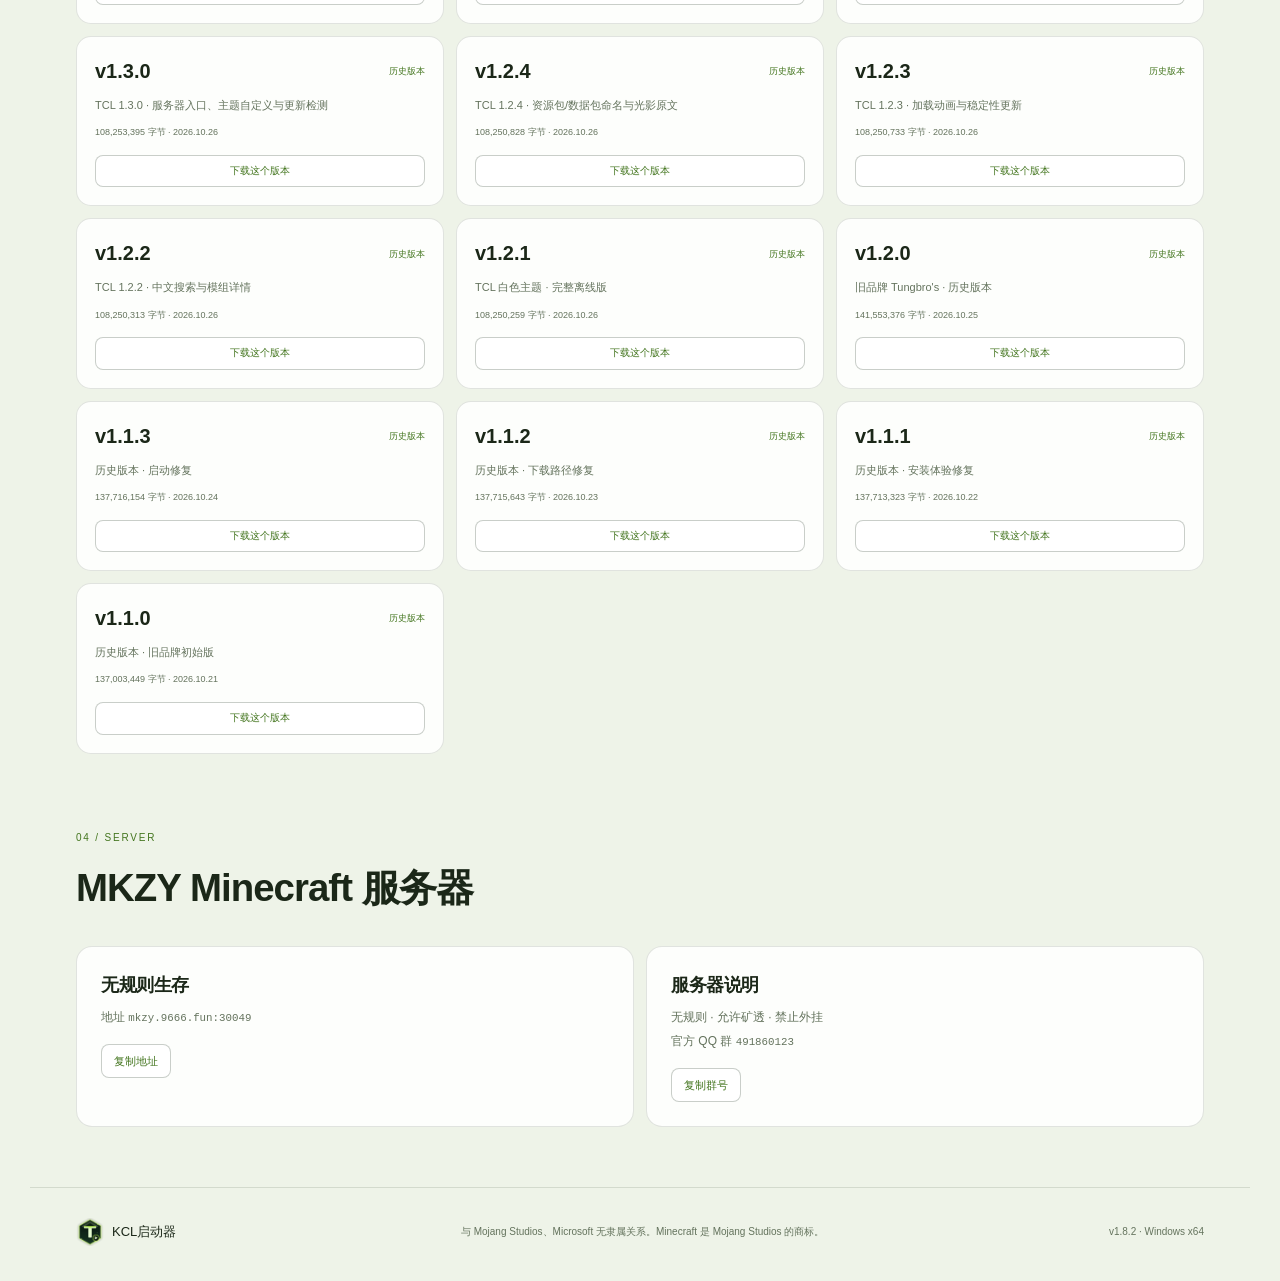
==== commit 04089880: "Point 1.8.2 download to release until upload" ====
--- a/index.html
+++ b/index.html
@@ -197,7 +197,7 @@
   <script>
     const REPO = "Tungbro/KCL-Launcher";
     let VERSIONS = [
-      { version: "1.8.2", tag: "v1.8.2", file: "KCL-1.8.2-win-x64.7z", size: 73506364, date: "2026.11.14", latest: true, note: "KCL 1.8.2 · 远古版/愚人节版下载、正版账户安全提示、Win7/macOS 同步", sha: "CC6079E920705DDD2D9563734EA980E4022820157254FB977083C431D40DA342" },
+      { version: "1.8.2", tag: "v1.8.2", file: "KCL-1.8.2-win-x64.7z", size: 73506364, date: "2026.11.14", latest: true, note: "KCL 1.8.2 · 远古版/愚人节版下载、正版账户安全提示、Win7/macOS 同步（GitHub 文件上传中）", url: "https://github.com/Tungbro/KCL-Launcher/releases/tag/v1.8.2", sha: "CC6079E920705DDD2D9563734EA980E4022820157254FB977083C431D40DA342" },
       { version: "1.3.9.24", tag: "v1.3.9.24", file: "TCL-1.3.9.24-win-x64.zip", size: 108257584, date: "2026.10.26", latest: false, note: "TCL 1.3.9.24 · 桌面快捷方式、品牌版本号与启动优化", sha: "8E9E547ADF791EC8F41F50B4B473C453DC1ABDFDBAC90FD50523FDEB025FD83B" },
       { version: "1.3.9.10", tag: "v1.3.9.10", file: "TCL-1.3.9.10-win-x64.zip", size: 108257395, date: "2026.10.26", latest: false, note: "TCL 1.3.9.10 · 游戏内皮肤同步与模组图标", sha: "F08D0823E92C183BFA9F74452784E6A6C96515824F98115A5E22B048BE1231D1" },
       { version: "1.3.8", tag: "v1.3.8", file: "TCL-1.3.8-win-x64.zip", size: 108256253, date: "2026.10.26", latest: false, note: "TCL 1.3.8 · 音乐歌词高亮/跳转修复与快照/愚人节下载", sha: "A582EEF7871A327C6F1633AD3385004D2E29953F06975BDBE5E9FAB973F72211" },
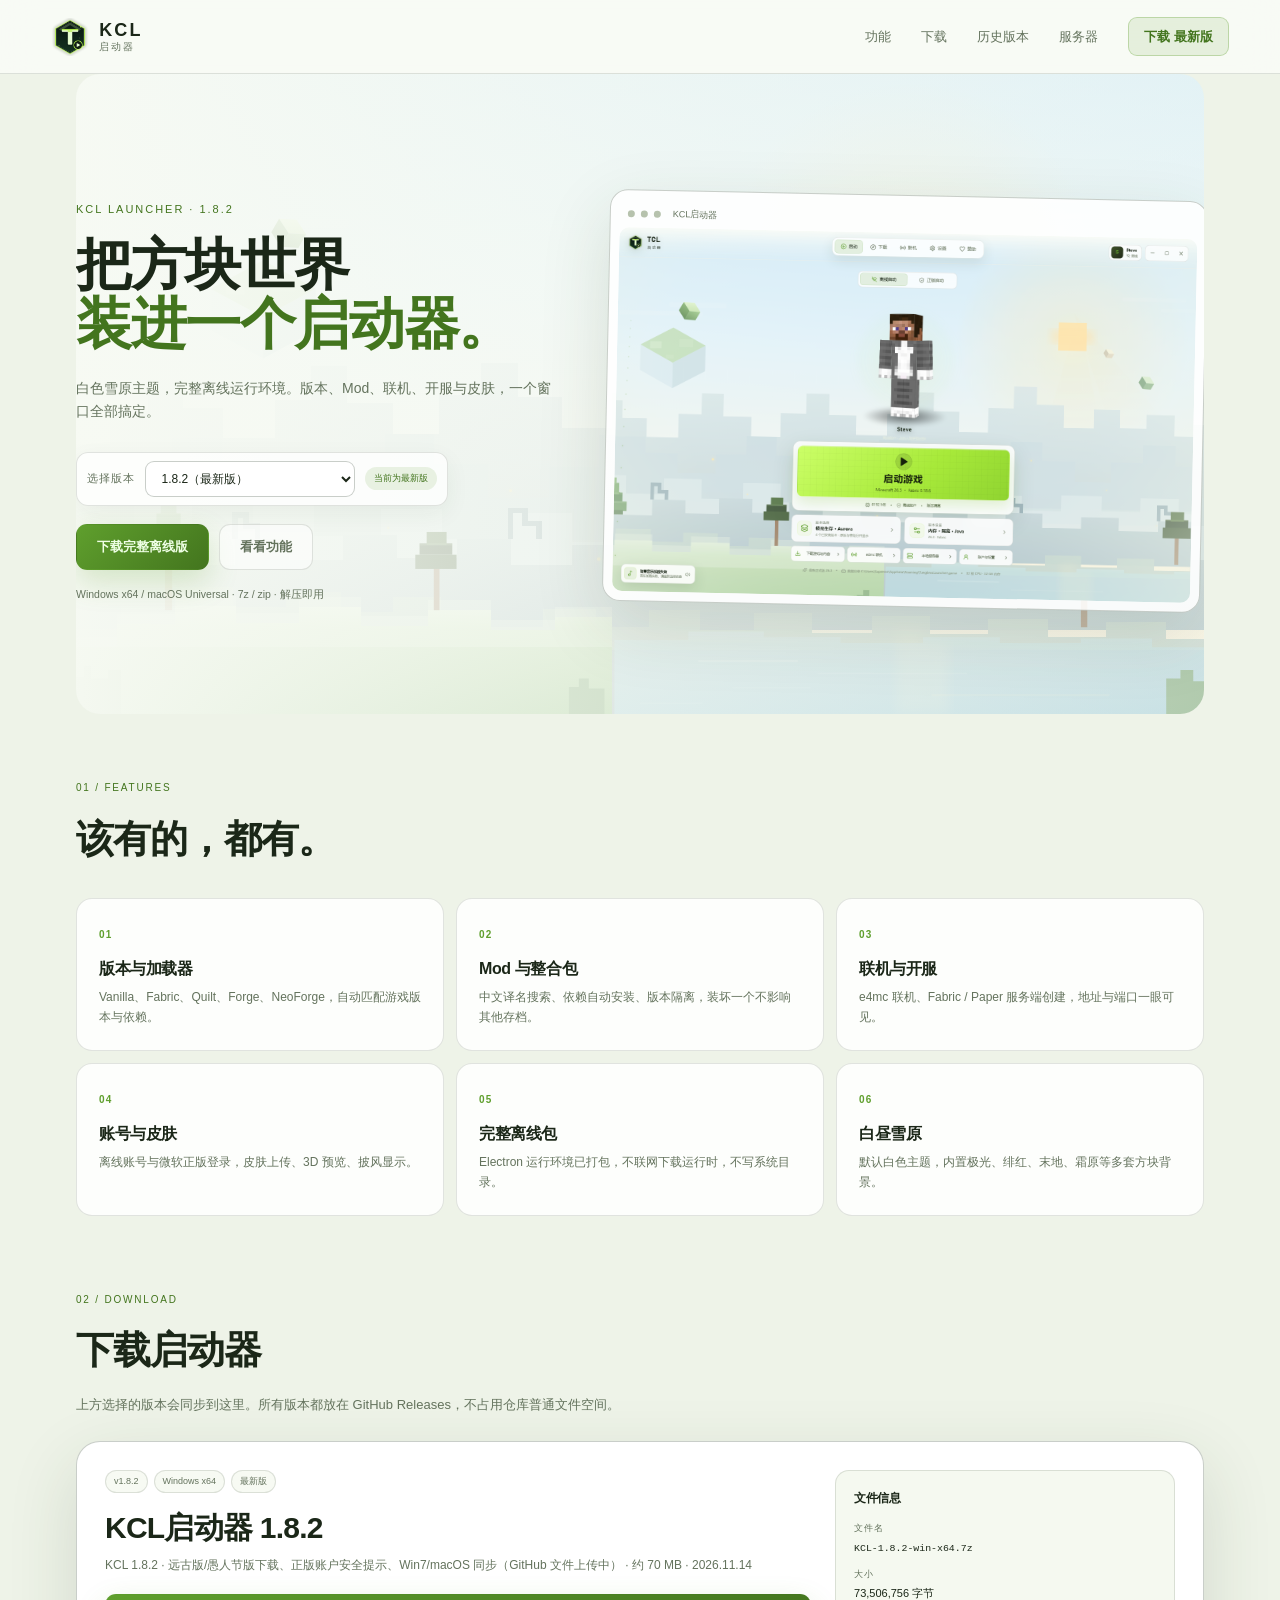
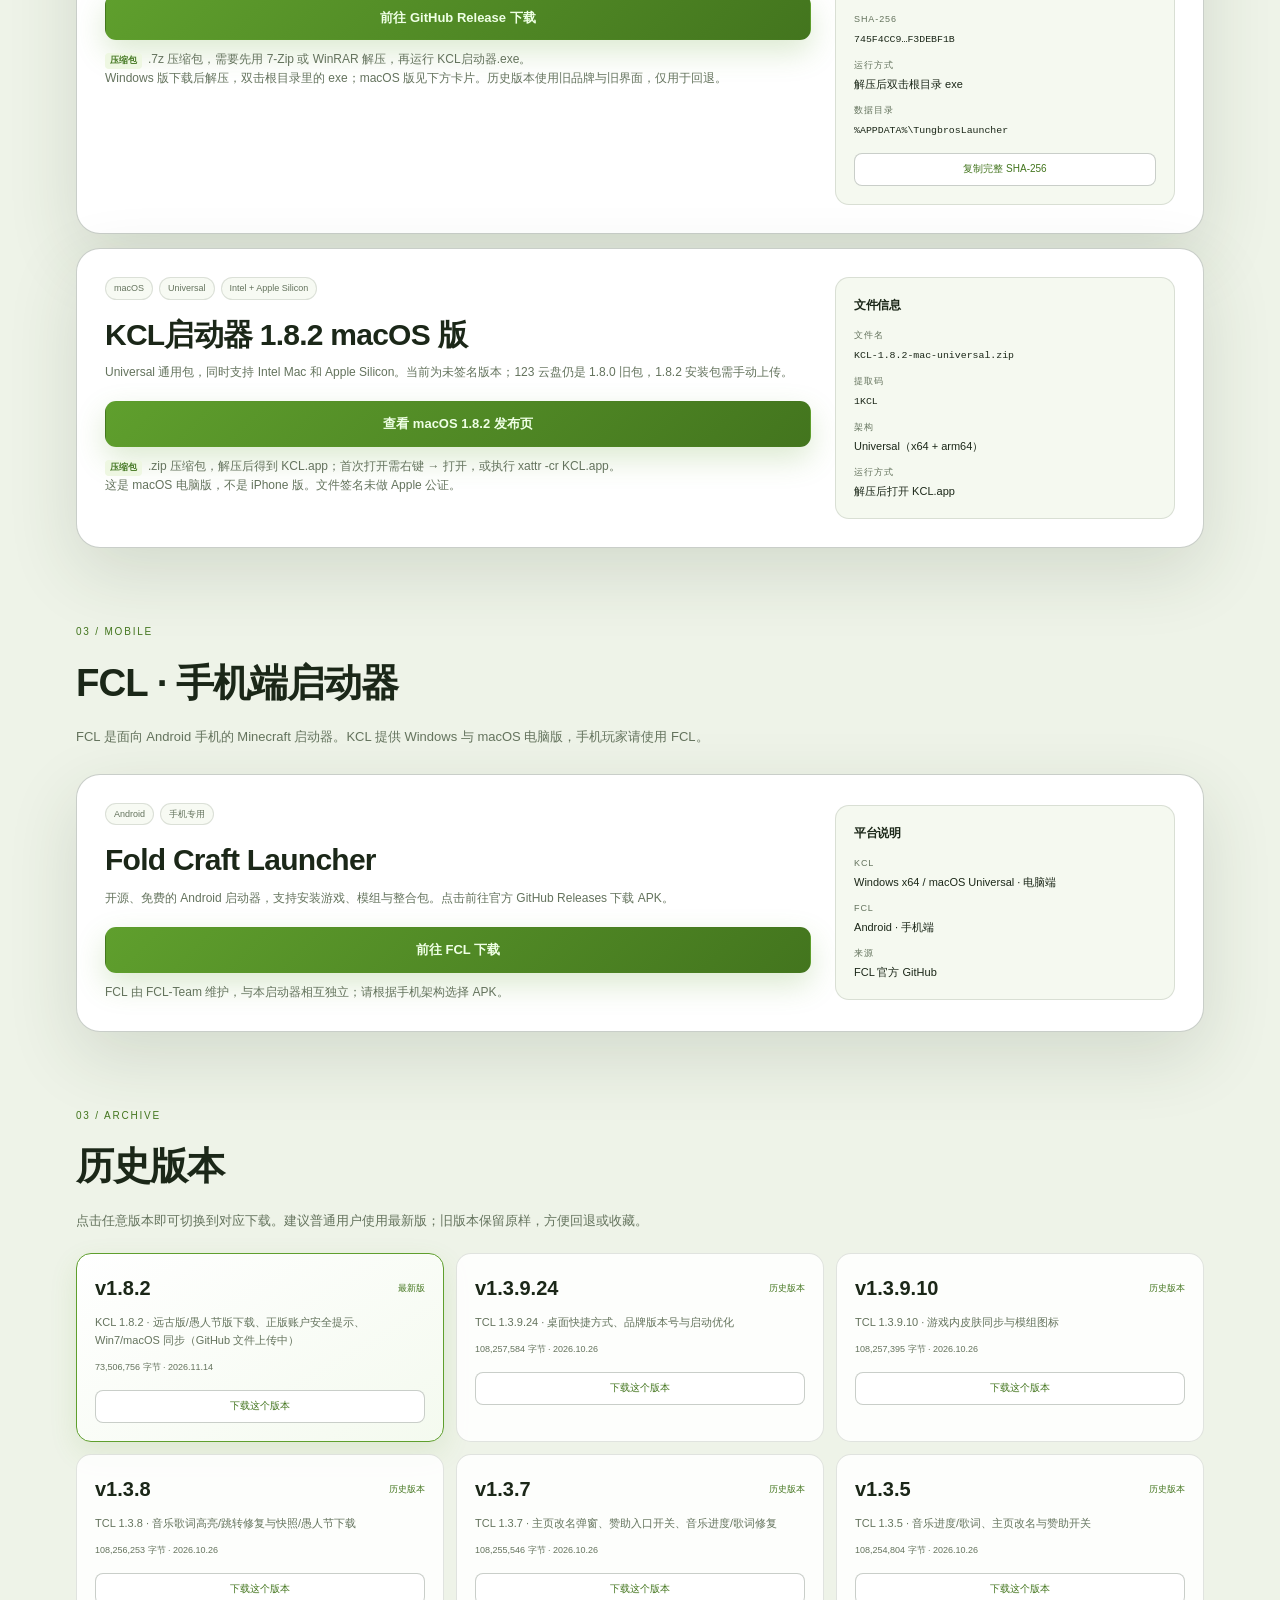
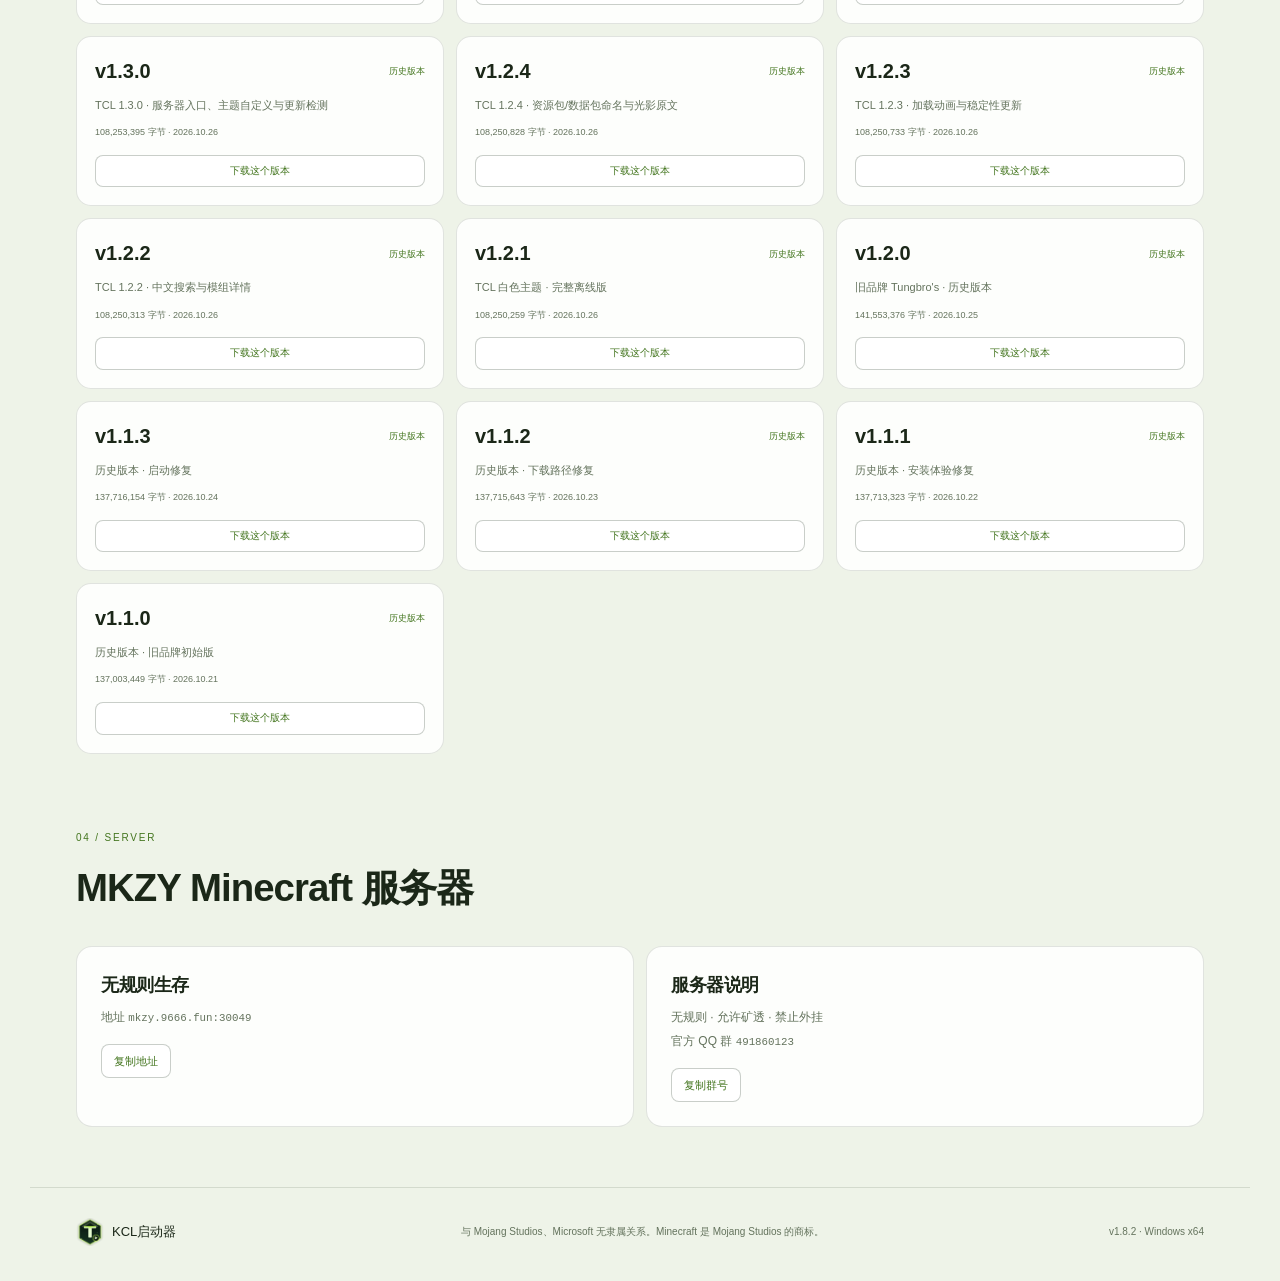
==== commit f8c2c0f9: "Friendly Microsoft security error on launch" ====
--- a/index.html
+++ b/index.html
@@ -103,8 +103,8 @@
           <h4>文件信息</h4>
           <dl>
             <div><dt>文件名</dt><dd><code id="file-name">KCL-1.8.2-win-x64.7z</code></dd></div>
-            <div><dt>大小</dt><dd id="file-size">73,506,364 字节</dd></div>
-            <div><dt>SHA-256</dt><dd><code id="file-sha">CC6079E9…40DA342</code></dd></div>
+            <div><dt>大小</dt><dd id="file-size">73,506,756 字节</dd></div>
+            <div><dt>SHA-256</dt><dd><code id="file-sha">745F4CC9…3FDEBF1B</code></dd></div>
             <div><dt>运行方式</dt><dd>解压后双击根目录 exe</dd></div>
             <div><dt>数据目录</dt><dd><code>%APPDATA%\TungbrosLauncher</code></dd></div>
           </dl>
@@ -197,7 +197,7 @@
   <script>
     const REPO = "Tungbro/KCL-Launcher";
     let VERSIONS = [
-      { version: "1.8.2", tag: "v1.8.2", file: "KCL-1.8.2-win-x64.7z", size: 73506364, date: "2026.11.14", latest: true, note: "KCL 1.8.2 · 远古版/愚人节版下载、正版账户安全提示、Win7/macOS 同步（GitHub 文件上传中）", url: "https://github.com/Tungbro/KCL-Launcher/releases/tag/v1.8.2", sha: "CC6079E920705DDD2D9563734EA980E4022820157254FB977083C431D40DA342" },
+      { version: "1.8.2", tag: "v1.8.2", file: "KCL-1.8.2-win-x64.7z", size: 73506756, date: "2026.11.14", latest: true, note: "KCL 1.8.2 · 远古版/愚人节版下载、正版账户安全提示、Win7/macOS 同步（GitHub 文件上传中）", url: "https://github.com/Tungbro/KCL-Launcher/releases/tag/v1.8.2", sha: "745F4CC93FF8812533BB231FCA4697DD4CEE125D482CE2AD2D457C32F3DEBF1B" },
       { version: "1.3.9.24", tag: "v1.3.9.24", file: "TCL-1.3.9.24-win-x64.zip", size: 108257584, date: "2026.10.26", latest: false, note: "TCL 1.3.9.24 · 桌面快捷方式、品牌版本号与启动优化", sha: "8E9E547ADF791EC8F41F50B4B473C453DC1ABDFDBAC90FD50523FDEB025FD83B" },
       { version: "1.3.9.10", tag: "v1.3.9.10", file: "TCL-1.3.9.10-win-x64.zip", size: 108257395, date: "2026.10.26", latest: false, note: "TCL 1.3.9.10 · 游戏内皮肤同步与模组图标", sha: "F08D0823E92C183BFA9F74452784E6A6C96515824F98115A5E22B048BE1231D1" },
       { version: "1.3.8", tag: "v1.3.8", file: "TCL-1.3.8-win-x64.zip", size: 108256253, date: "2026.10.26", latest: false, note: "TCL 1.3.8 · 音乐歌词高亮/跳转修复与快照/愚人节下载", sha: "A582EEF7871A327C6F1633AD3385004D2E29953F06975BDBE5E9FAB973F72211" },
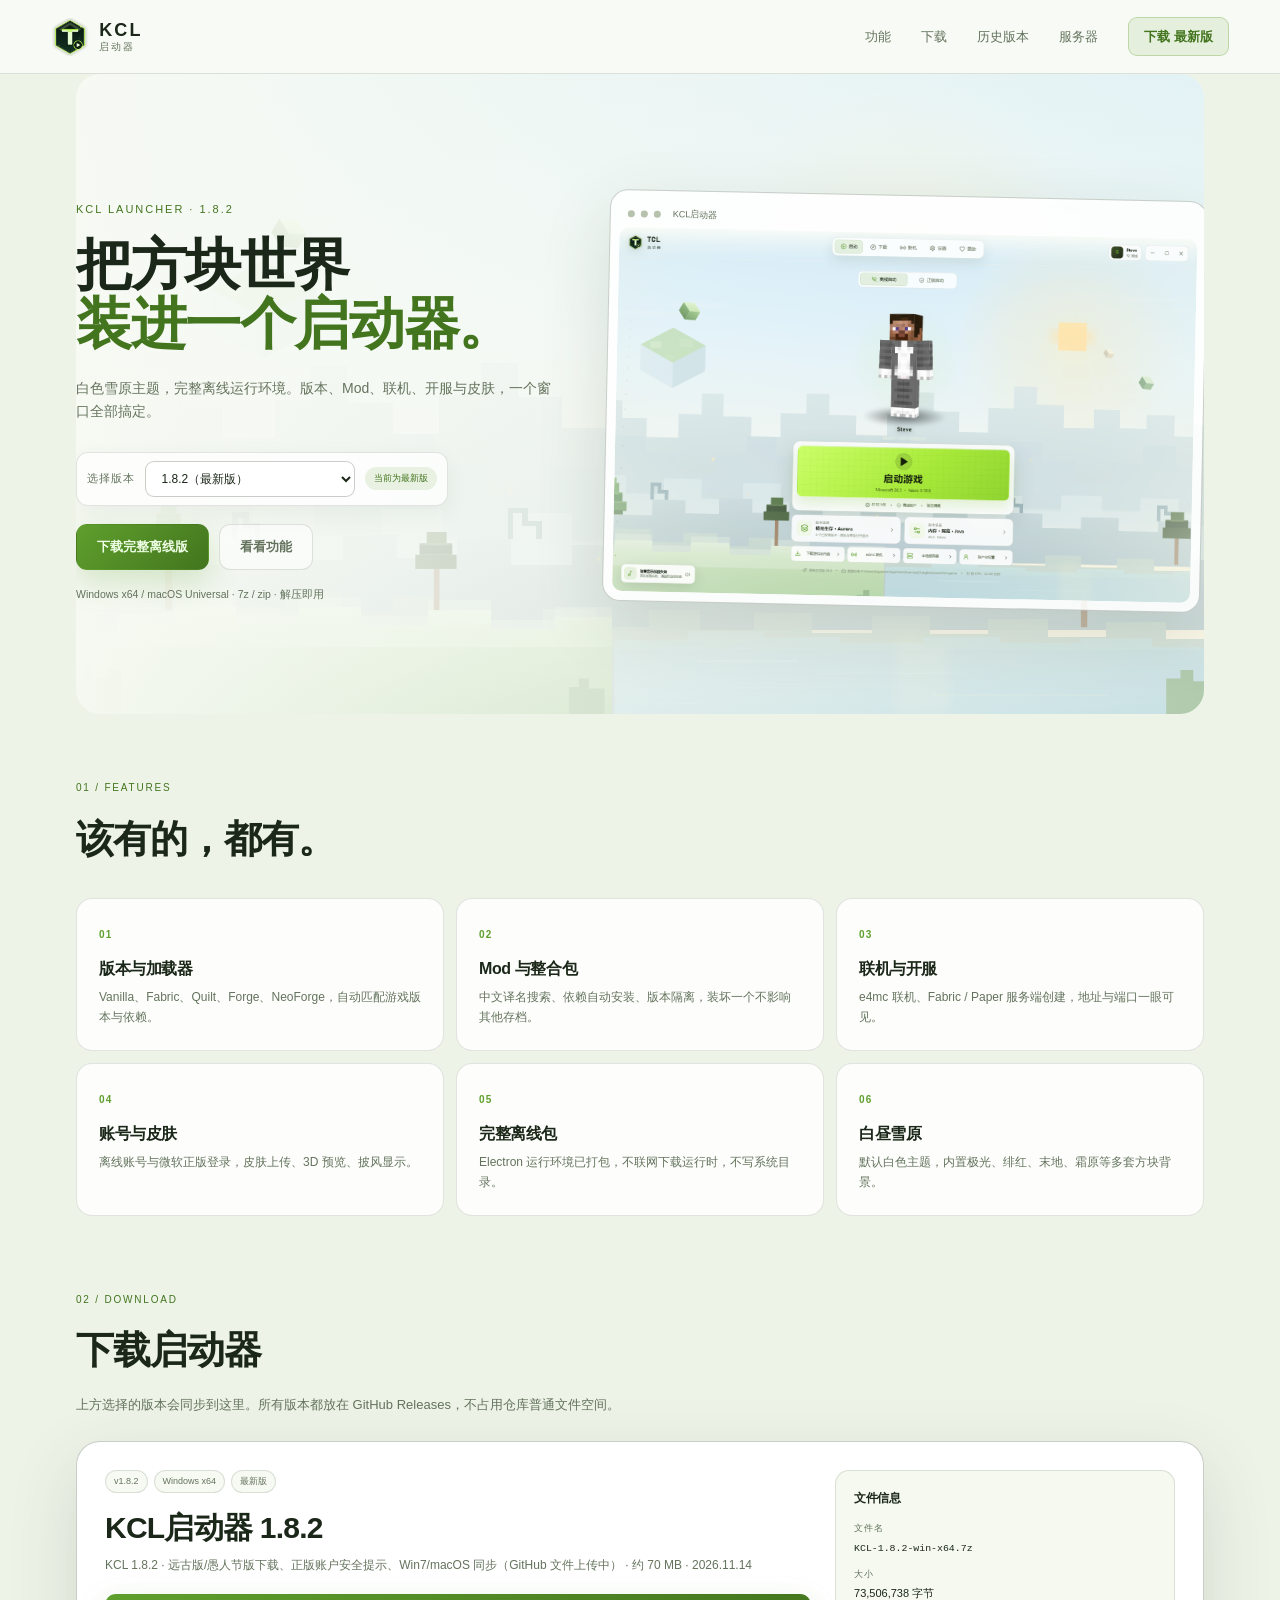
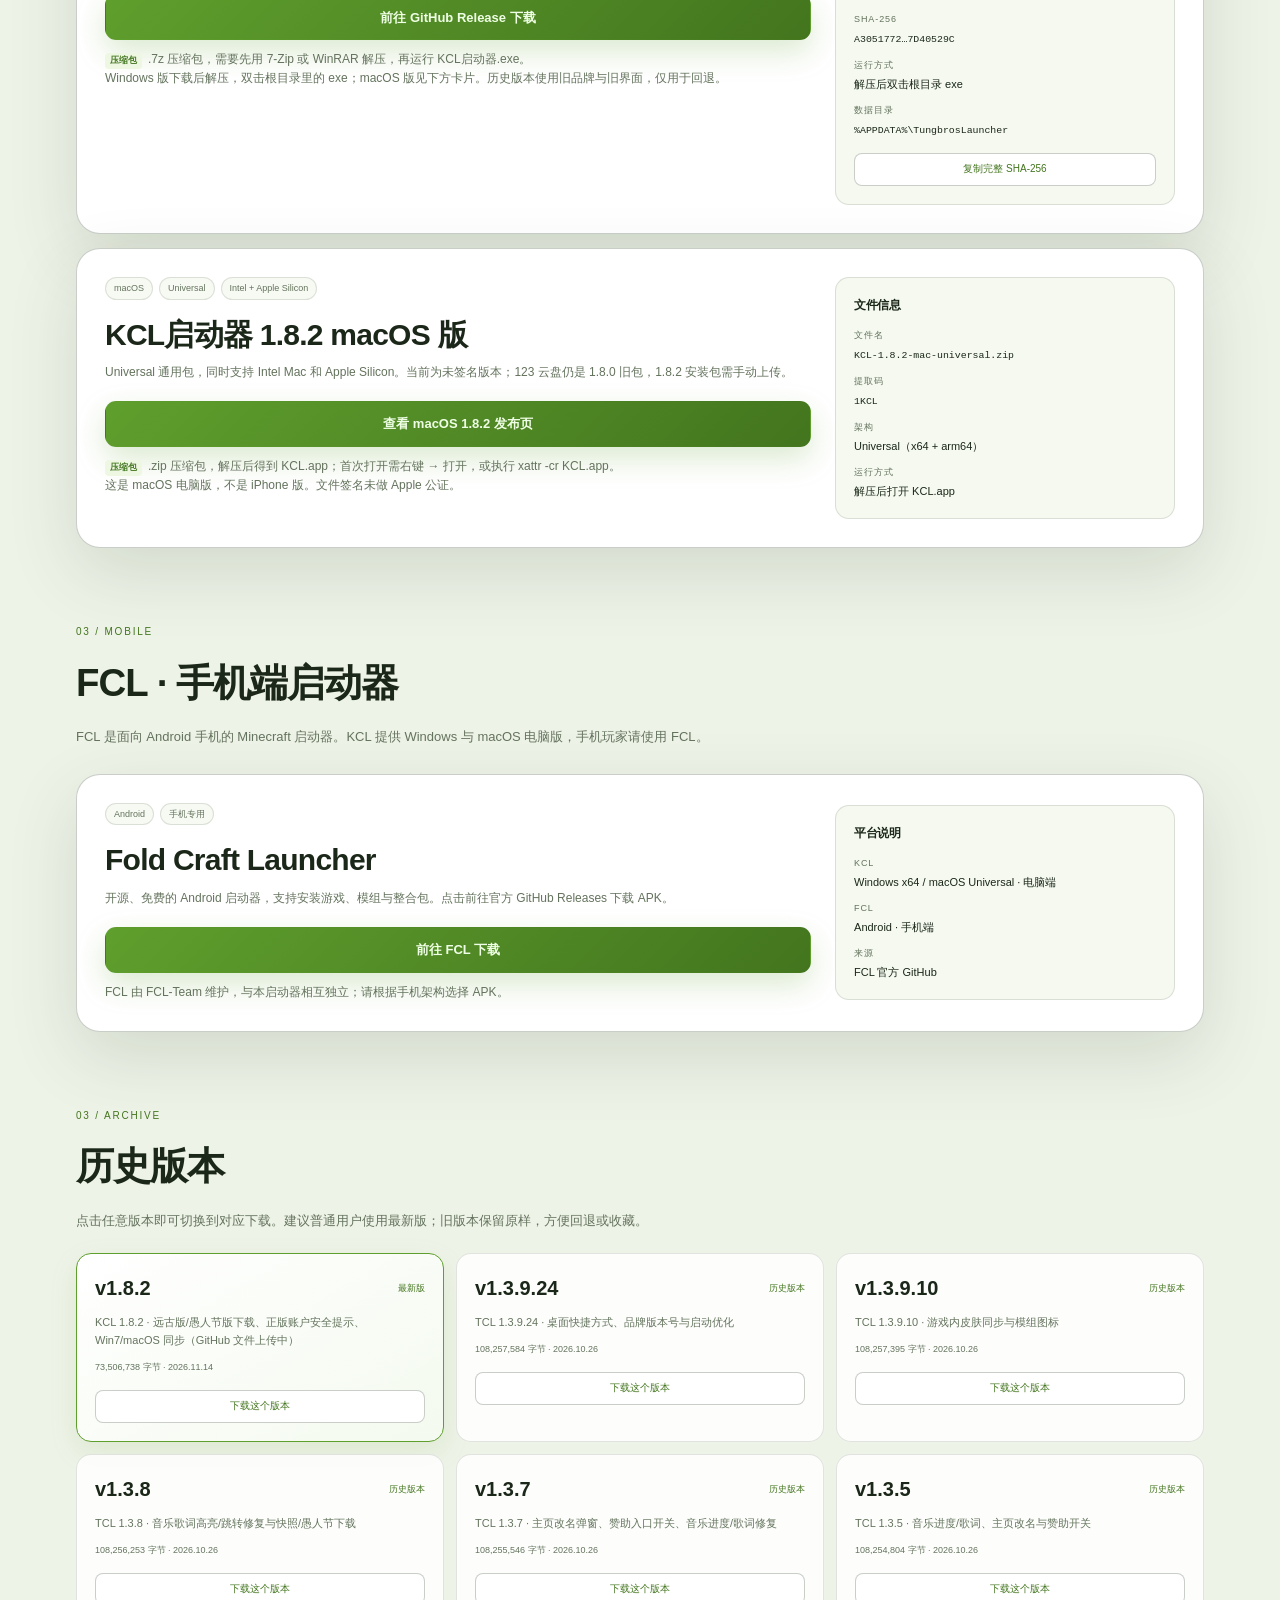
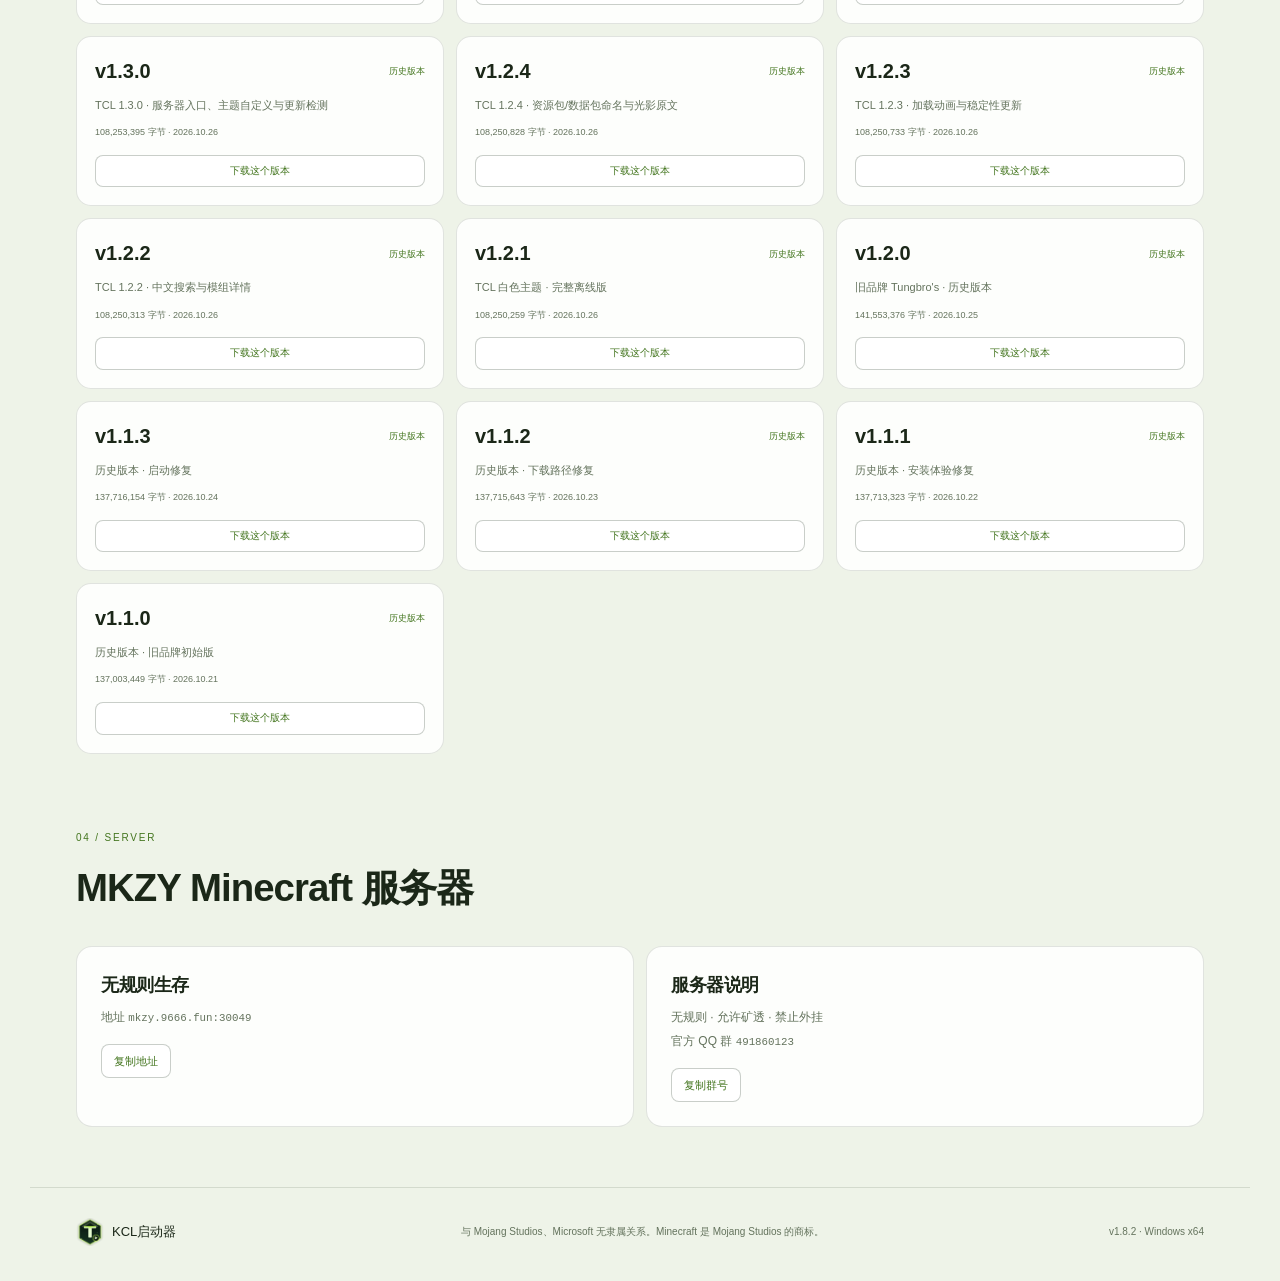
==== commit 3c616998: "Chromium network fallback" ====
--- a/index.html
+++ b/index.html
@@ -103,8 +103,8 @@
           <h4>文件信息</h4>
           <dl>
             <div><dt>文件名</dt><dd><code id="file-name">KCL-1.8.2-win-x64.7z</code></dd></div>
-            <div><dt>大小</dt><dd id="file-size">73,506,756 字节</dd></div>
-            <div><dt>SHA-256</dt><dd><code id="file-sha">745F4CC9…3FDEBF1B</code></dd></div>
+            <div><dt>大小</dt><dd id="file-size">73,506,738 字节</dd></div>
+            <div><dt>SHA-256</dt><dd><code id="file-sha">A3051772…7D40529C</code></dd></div>
             <div><dt>运行方式</dt><dd>解压后双击根目录 exe</dd></div>
             <div><dt>数据目录</dt><dd><code>%APPDATA%\TungbrosLauncher</code></dd></div>
           </dl>
@@ -197,7 +197,7 @@
   <script>
     const REPO = "Tungbro/KCL-Launcher";
     let VERSIONS = [
-      { version: "1.8.2", tag: "v1.8.2", file: "KCL-1.8.2-win-x64.7z", size: 73506756, date: "2026.11.14", latest: true, note: "KCL 1.8.2 · 远古版/愚人节版下载、正版账户安全提示、Win7/macOS 同步（GitHub 文件上传中）", url: "https://github.com/Tungbro/KCL-Launcher/releases/tag/v1.8.2", sha: "745F4CC93FF8812533BB231FCA4697DD4CEE125D482CE2AD2D457C32F3DEBF1B" },
+      { version: "1.8.2", tag: "v1.8.2", file: "KCL-1.8.2-win-x64.7z", size: 73506738, date: "2026.11.14", latest: true, note: "KCL 1.8.2 · 远古版/愚人节版下载、正版账户安全提示、Win7/macOS 同步（GitHub 文件上传中）", url: "https://github.com/Tungbro/KCL-Launcher/releases/tag/v1.8.2", sha: "A3051772D62CD67538E559711048F21CA9B42A20A6400111B5E93E187D40529C" },
       { version: "1.3.9.24", tag: "v1.3.9.24", file: "TCL-1.3.9.24-win-x64.zip", size: 108257584, date: "2026.10.26", latest: false, note: "TCL 1.3.9.24 · 桌面快捷方式、品牌版本号与启动优化", sha: "8E9E547ADF791EC8F41F50B4B473C453DC1ABDFDBAC90FD50523FDEB025FD83B" },
       { version: "1.3.9.10", tag: "v1.3.9.10", file: "TCL-1.3.9.10-win-x64.zip", size: 108257395, date: "2026.10.26", latest: false, note: "TCL 1.3.9.10 · 游戏内皮肤同步与模组图标", sha: "F08D0823E92C183BFA9F74452784E6A6C96515824F98115A5E22B048BE1231D1" },
       { version: "1.3.8", tag: "v1.3.8", file: "TCL-1.3.8-win-x64.zip", size: 108256253, date: "2026.10.26", latest: false, note: "TCL 1.3.8 · 音乐歌词高亮/跳转修复与快照/愚人节下载", sha: "A582EEF7871A327C6F1633AD3385004D2E29953F06975BDBE5E9FAB973F72211" },
